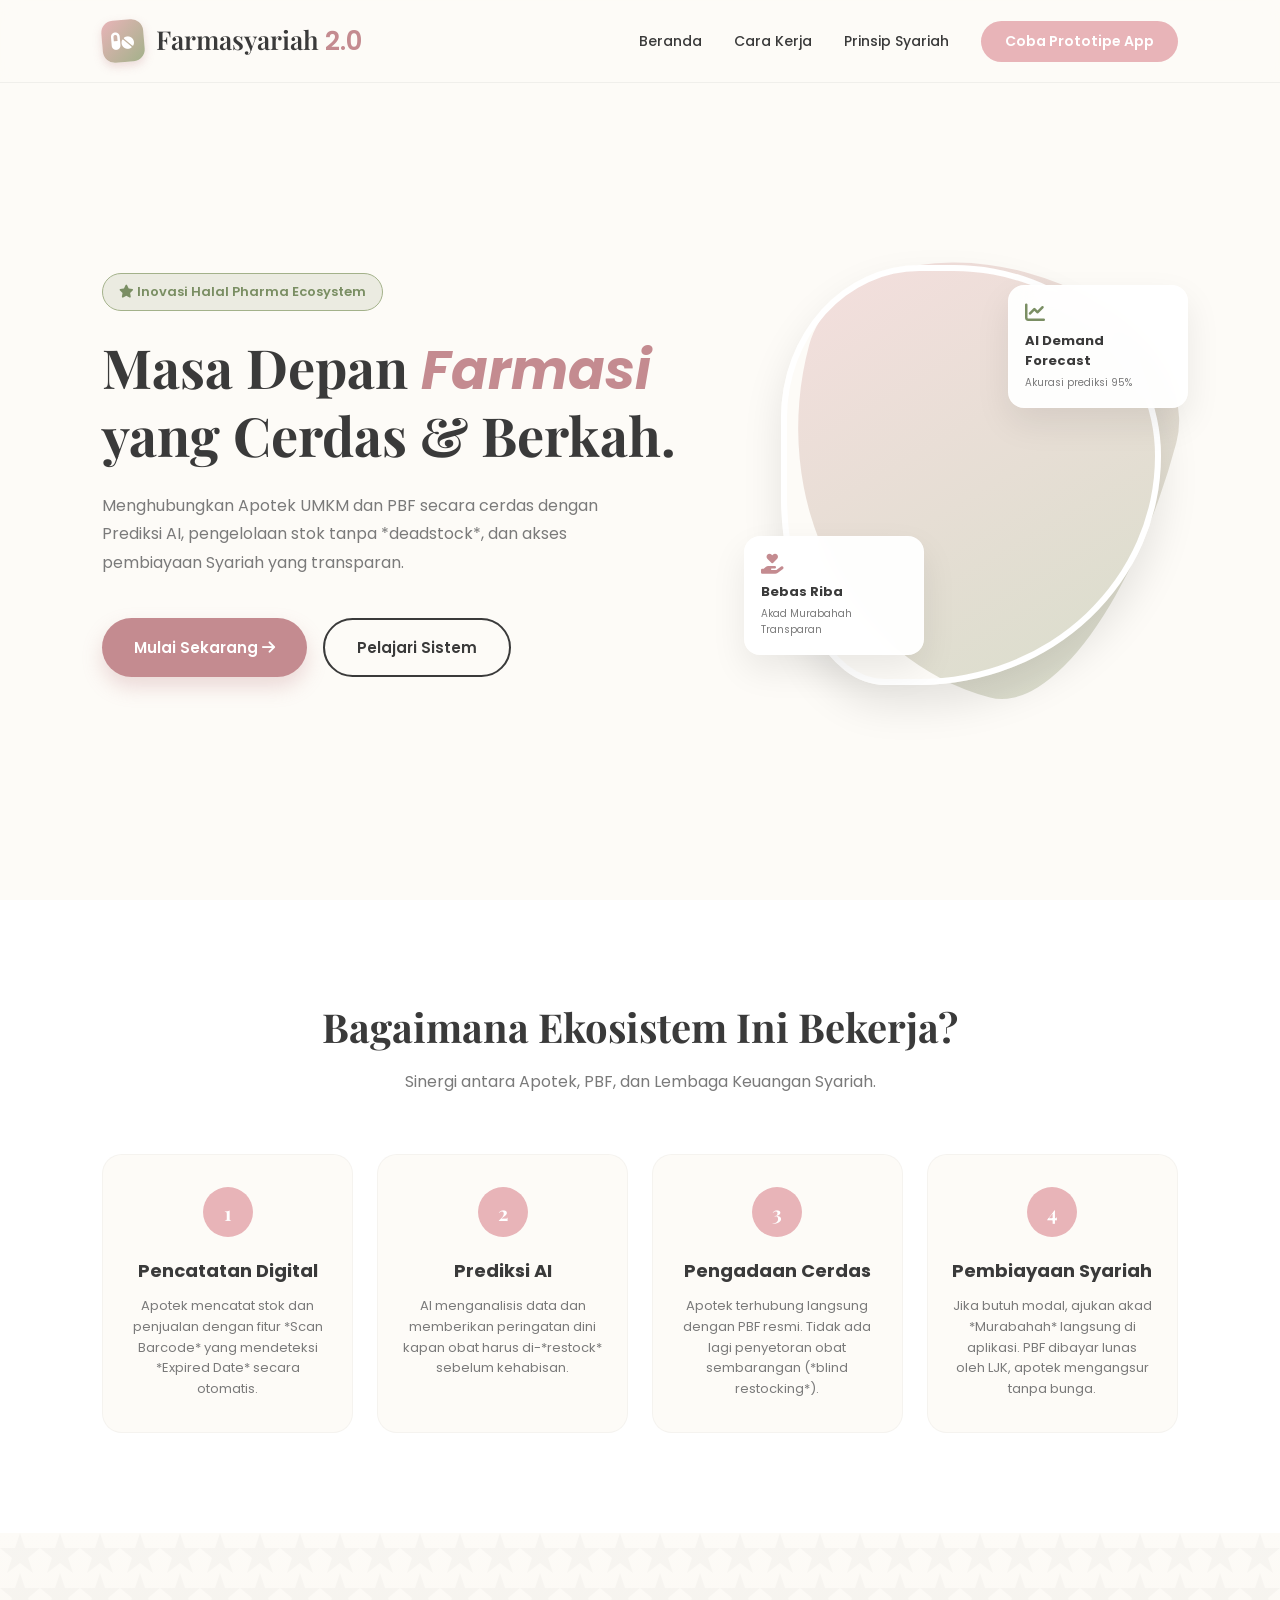
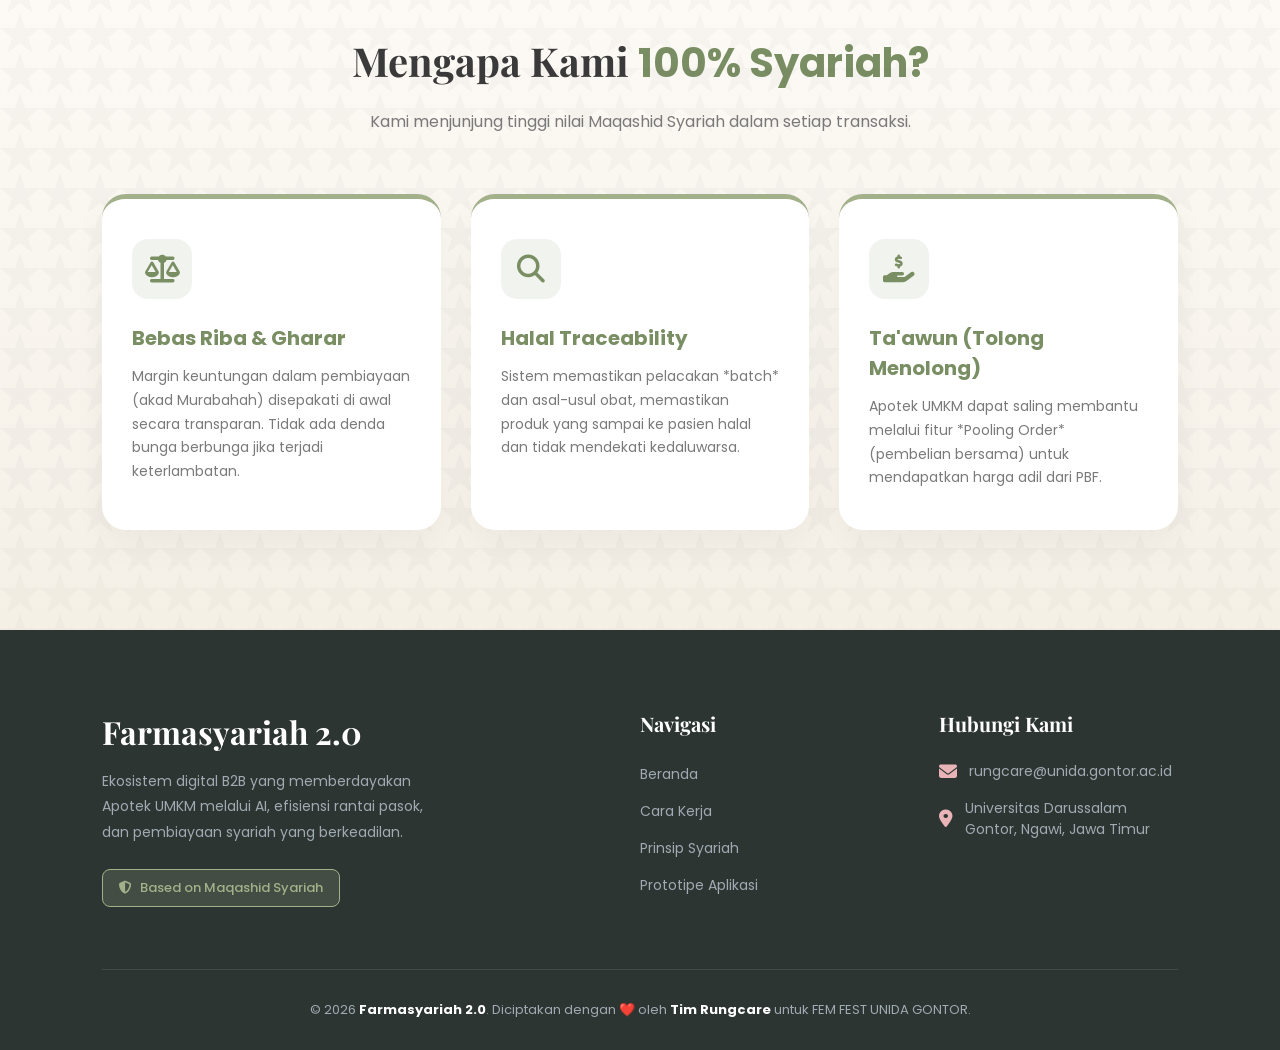
==== index.html @ b005a38e "Rename farmasyariah.html to index.html" ====
<!DOCTYPE html>
<html lang="id">
<head>
    <meta charset="UTF-8">
    <meta name="viewport" content="width=device-width, initial-scale=1.0">
    <title>Farmasyariah 2.0 - End-to-End System</title>
    <!-- Fonts & Icons -->
    <link href="https://fonts.googleapis.com/css2?family=Playfair+Display:ital,wght@0,600;1,600&family=Poppins:wght@300;400;500;600&display=swap" rel="stylesheet">
    <link rel="stylesheet" href="https://cdnjs.cloudflare.com/ajax/libs/font-awesome/6.4.0/css/all.min.css">
    <style>
        :root {
            --bg-cream: #FDFBF7;
            --rose: #E8B4B8;
            --rose-dark: #C48B90;
            --sage: #A3B18A;
            --sage-dark: #7A8E63;
            --dark-footer: #2C3531;
            --text-dark: #3A3A3A;
            --text-muted: #7A7A7A;
            --white: #FFFFFF;
        }

        * { margin: 0; padding: 0; box-sizing: border-box; font-family: 'Poppins', sans-serif; scroll-behavior: smooth; }
        body { background-color: var(--bg-cream); color: var(--text-dark); overflow-x: hidden; }

        /* --- ANIMATIONS --- */
        @keyframes float { 0% { transform: translateY(0px); } 50% { transform: translateY(-10px); } 100% { transform: translateY(0px); } }
        @keyframes floatSlow { 0% { transform: translateY(0px) rotate(0deg); } 50% { transform: translateY(-15px) rotate(3deg); } 100% { transform: translateY(0px) rotate(0deg); } }
        @keyframes fadeIn { from { opacity: 0; transform: translateY(20px); } to { opacity: 1; transform: translateY(0); } }
        @keyframes pulse { 0% { box-shadow: 0 0 0 0 rgba(232, 180, 184, 0.7); } 70% { box-shadow: 0 0 0 10px rgba(232, 180, 184, 0); } 100% { box-shadow: 0 0 0 0 rgba(232, 180, 184, 0); } }
        
        .animate-fade { animation: fadeIn 1s ease forwards; opacity: 0; }
        .delay-1 { animation-delay: 0.3s; }
        .delay-2 { animation-delay: 0.6s; }

        /* --- NAVBAR & LOGO --- */
        nav { display: flex; justify-content: space-between; align-items: center; padding: 20px 8%; background: rgba(253, 251, 247, 0.9); backdrop-filter: blur(10px); position: fixed; width: 100%; top: 0; z-index: 100; border-bottom: 1px solid rgba(0,0,0,0.05); }
        
        .logo { display: flex; align-items: center; gap: 12px; text-decoration: none; }
        .logo-icon-box { background: linear-gradient(135deg, var(--rose) 0%, var(--sage) 100%); width: 42px; height: 42px; border-radius: 12px; display: flex; justify-content: center; align-items: center; color: white; font-size: 20px; box-shadow: 0 4px 10px rgba(196, 139, 144, 0.3); transform: rotate(-5deg); transition: 0.3s; }
        .logo:hover .logo-icon-box { transform: rotate(0deg) scale(1.05); }
        .logo-text { font-family: 'Playfair Display', serif; font-size: 26px; font-weight: 600; color: var(--text-dark); }
        
        .nav-links { display: flex; gap: 32px; align-items: center; }
        .nav-links a { text-decoration: none; color: var(--text-dark); font-weight: 500; font-size: 14px; transition: 0.3s; }
        .nav-links a:hover { color: var(--rose-dark); }
        .btn-nav { background: var(--rose); color: white; padding: 10px 24px; border-radius: 30px; text-decoration: none; font-weight: 600; transition: 0.3s; border: none; cursor: pointer; font-size: 14px; }
        .btn-nav:hover { background: var(--rose-dark); transform: translateY(-2px); box-shadow: 0 5px 15px rgba(232,180,184,0.4); }

        /* --- HERO SECTION --- */
        #beranda { min-height: 100vh; display: flex; align-items: center; padding: 100px 8% 50px; position: relative; }
        .hero-content { flex: 1.2; padding-right: 40px; z-index: 2; }
        .hero-badge { display: inline-block; background: rgba(163, 177, 138, 0.2); color: var(--sage-dark); padding: 8px 16px; border-radius: 20px; font-size: 13px; font-weight: 600; margin-bottom: 24px; border: 1px solid var(--sage); }
        .hero-title { font-family: 'Playfair Display', serif; font-size: 54px; line-height: 1.2; margin-bottom: 24px; }
        .hero-title span { color: var(--rose-dark); font-style: italic; }
        .hero-desc { font-size: 16px; color: var(--text-muted); line-height: 1.8; margin-bottom: 40px; max-width: 500px; }
        .hero-btns { display: flex; gap: 16px; }
        .btn-primary { background: var(--rose-dark); color: white; padding: 16px 32px; border-radius: 30px; border: none; font-weight: 600; cursor: pointer; transition: 0.3s; font-size: 15px; box-shadow: 0 10px 20px rgba(196, 139, 144, 0.3); }
        .btn-primary:hover { transform: translateY(-3px); box-shadow: 0 15px 25px rgba(196, 139, 144, 0.4); }
        .btn-outline { background: transparent; color: var(--text-dark); padding: 16px 32px; border-radius: 30px; border: 2px solid var(--text-dark); font-weight: 600; cursor: pointer; transition: 0.3s; font-size: 15px; }
        .btn-outline:hover { background: var(--text-dark); color: white; }

        /* --- HERO IMAGE --- */
        .hero-image { flex: 0.8; position: relative; display: flex; justify-content: center; align-items: center; }
        .blob-image { width: 380px; height: 420px; border-radius: 40% 60% 70% 30% / 40% 50% 60% 50%; background-image: url('https://images.unsplash.com/photo-1576602976047-174e57a47881?ixlib=rb-4.0.3&auto=format&fit=crop&w=800&q=80'); background-size: cover; background-position: center; box-shadow: 0 20px 40px rgba(0,0,0,0.1); border: 6px solid var(--white); animation: float 6s ease-in-out infinite; position: relative; z-index: 2; }
        .blob-bg { width: 380px; height: 420px; background: linear-gradient(135deg, rgba(232,180,184,0.4) 0%, rgba(163,177,138,0.4) 100%); border-radius: 50% 50% 30% 70% / 30% 30% 70% 70%; position: absolute; z-index: 1; transform: rotate(15deg); }
        .floating-card { background: rgba(255,255,255,0.95); backdrop-filter: blur(10px); padding: 16px; border-radius: 16px; box-shadow: 0 15px 35px rgba(0,0,0,0.08); position: absolute; border: 1px solid rgba(255,255,255,0.5); z-index: 10; width: 180px;}
        .fc-1 { top: 20px; right: -10px; animation: floatSlow 5s ease-in-out infinite; }
        .fc-2 { bottom: 30px; left: -20px; animation: floatSlow 7s ease-in-out infinite reverse; }
        
        /* --- CARA KERJA --- */
        #cara-kerja { padding: 100px 8%; background: var(--white); text-align: center; }
        .section-title { font-family: 'Playfair Display', serif; font-size: 40px; margin-bottom: 16px; color: var(--text-dark); }
        .section-subtitle { color: var(--text-muted); margin-bottom: 60px; font-size: 16px; }
        .steps-container { display: grid; grid-template-columns: repeat(4, 1fr); gap: 24px; }
        .step-card { padding: 32px 24px; background: var(--bg-cream); border-radius: 20px; border: 1px solid rgba(0,0,0,0.03); transition: 0.3s; position: relative; }
        .step-card:hover { transform: translateY(-10px); box-shadow: 0 20px 40px rgba(0,0,0,0.05); border-color: var(--rose); }
        .step-num { width: 50px; height: 50px; background: var(--rose); color: white; border-radius: 50%; display: flex; justify-content: center; align-items: center; font-size: 20px; font-weight: bold; margin: 0 auto 20px; font-family: 'Playfair Display', serif; }
        .step-card h3 { font-size: 18px; margin-bottom: 12px; }
        .step-card p { font-size: 13px; color: var(--text-muted); line-height: 1.6; }

        /* --- SYARIAH SECTION --- */
        #syariah { padding: 100px 8%; background: linear-gradient(180deg, var(--bg-cream) 0%, #F5F0E6 100%); text-align: center; position: relative; }
        .islamic-pattern { position: absolute; top: 0; left: 0; width: 100%; height: 100%; opacity: 0.03; background-image: url('data:image/svg+xml;utf8,<svg width="40" height="40" viewBox="0 0 40 40" xmlns="http://www.w3.org/2000/svg"><path d="M20 0l5 15h15L28 25l5 15-13-10-13 10 5-15L0 15h15z" fill="%233A3A3A"/></svg>'); pointer-events: none; }
        .syariah-grid { display: grid; grid-template-columns: repeat(3, 1fr); gap: 30px; margin-top: 50px; position: relative; z-index: 2; }
        .syariah-card { background: var(--white); padding: 40px 30px; border-radius: 24px; border-top: 5px solid var(--sage); box-shadow: 0 15px 35px rgba(0,0,0,0.04); text-align: left; transition: 0.3s; }
        .syariah-card:hover { transform: scale(1.03); }
        .syariah-icon { width: 60px; height: 60px; background: rgba(163, 177, 138, 0.15); color: var(--sage-dark); border-radius: 16px; display: flex; justify-content: center; align-items: center; font-size: 28px; margin-bottom: 24px; }
        .syariah-card h3 { font-size: 20px; margin-bottom: 12px; color: var(--sage-dark); }
        .syariah-card p { font-size: 14px; color: var(--text-muted); line-height: 1.7; }

        /* --- FOOTER --- */
        footer { background: var(--dark-footer); color: var(--bg-cream); padding: 80px 8% 30px; position: relative; }
        .footer-grid { display: grid; grid-template-columns: 2fr 1fr 1fr; gap: 60px; margin-bottom: 60px; }
        .footer-brand h2 { font-family: 'Playfair Display', serif; font-size: 32px; margin-bottom: 16px; color: var(--white); }
        .footer-brand p { font-size: 14px; color: #A0AAB2; line-height: 1.8; max-width: 350px; margin-bottom: 24px; }
        .sharia-badge { display: inline-flex; align-items: center; gap: 8px; background: rgba(163, 177, 138, 0.2); padding: 8px 16px; border-radius: 8px; font-size: 13px; font-weight: 500; color: var(--sage); border: 1px solid var(--sage); }
        .footer-links h4, .footer-contact h4 { font-family: 'Playfair Display', serif; font-size: 20px; margin-bottom: 24px; color: var(--white); }
        .footer-links ul { list-style: none; }
        .footer-links li { margin-bottom: 12px; }
        .footer-links a { color: #A0AAB2; text-decoration: none; font-size: 14px; transition: 0.3s; }
        .footer-links a:hover { color: var(--rose); padding-left: 5px; }
        .footer-contact p { font-size: 14px; color: #A0AAB2; margin-bottom: 16px; display: flex; align-items: center; gap: 12px; }
        .footer-contact i { color: var(--rose); font-size: 18px; }
        .footer-bottom { border-top: 1px solid rgba(255,255,255,0.1); padding-top: 30px; text-align: center; font-size: 13px; color: #A0AAB2; }
        .footer-bottom b { color: var(--white); }

        /* --- APP SECTION --- */
        #app-section { display: none; padding: 100px 8%; background: var(--bg-cream); min-height: 100vh; }
        
        .dash-container { background: var(--white); border-radius: 24px; box-shadow: 0 20px 50px rgba(0,0,0,0.08); overflow: hidden; display: flex; height: 80vh; }
        .dash-sidebar { width: 250px; background: #F9F9F9; border-right: 1px solid #EEE; padding: 24px 16px; display: flex; flex-direction: column; }
        .dash-nav-item { display: flex; align-items: center; gap: 12px; padding: 14px; border-radius: 12px; color: var(--text-muted); cursor: pointer; font-size: 14px; font-weight: 500; margin-bottom: 8px; transition: 0.2s; position: relative; }
        .dash-nav-item:hover { background: rgba(232, 180, 184, 0.1); color: var(--rose-dark); }
        .dash-nav-item.active { background: var(--rose); color: white; }
        .notif-dot { width: 8px; height: 8px; background: red; border-radius: 50%; position: absolute; right: 14px; top: 16px; display: none; animation: pulse 2s infinite; }
        
        .dash-main { flex: 1; padding: 32px; overflow-y: auto; background: #FDFDFD; }
        
        .dash-header { display: flex; justify-content: space-between; align-items: center; margin-bottom: 32px; }
        .dash-header h2 { font-family: 'Playfair Display', serif; font-size: 28px; }
        .card { background: var(--white); border: 1px solid #EEE; border-radius: 16px; padding: 24px; box-shadow: 0 4px 15px rgba(0,0,0,0.02); margin-bottom: 24px; }
        .btn-aesthetic { background: var(--sage); color: white; padding: 10px 20px; border-radius: 10px; border: none; font-weight: 600; cursor: pointer; transition: 0.2s; font-size: 13px; }
        .btn-aesthetic:hover { background: var(--sage-dark); }
        .btn-rose { background: var(--rose); color: white; padding: 10px 20px; border-radius: 10px; border: none; font-weight: 600; cursor: pointer; transition: 0.2s; font-size: 13px; }
        .btn-rose:hover { background: var(--rose-dark); }
        
        table { width: 100%; border-collapse: collapse; text-align: left; }
        th { padding: 12px; font-size: 12px; color: var(--text-muted); border-bottom: 2px solid #EEE; text-transform: uppercase; }
        td { padding: 16px 12px; font-size: 14px; border-bottom: 1px solid #F5F5F5; }
        
        .badge { padding: 6px 12px; border-radius: 20px; font-size: 11px; font-weight: 600; }
        .badge-red { background: rgba(239, 68, 68, 0.1); color: #DC2626; }
        .badge-yellow { background: rgba(245, 158, 11, 0.1); color: #D97706; }
        .badge-green { background: rgba(16, 185, 129, 0.1); color: #059669; }
        .badge-blue { background: rgba(59, 130, 246, 0.1); color: #2563EB; }

        .app-view { display: none; animation: fadeIn 0.4s ease; }
        .app-view.active { display: block; }
        
        .scan-box { text-align: center; padding: 40px; border: 2px dashed var(--rose); border-radius: 16px; background: rgba(232, 180, 184, 0.05); position: relative; }
        .scan-line { position: absolute; top: 0; left: 0; width: 100%; height: 2px; background: var(--rose-dark); animation: scanAnim 2s infinite linear; display: none; }
        @keyframes scanAnim { 0% { top: 0; } 50% { top: 100%; } 100% { top: 0; } }

        .modal-overlay { position: fixed; top: 0; left: 0; right: 0; bottom: 0; background: rgba(0,0,0,0.4); backdrop-filter: blur(5px); display: flex; justify-content: center; align-items: center; z-index: 1000; opacity: 0; pointer-events: none; transition: 0.3s; }
        .modal-overlay.active { opacity: 1; pointer-events: all; }
        .modal { background: var(--white); border-radius: 24px; padding: 40px; width: 450px; text-align: center; transform: translateY(20px); transition: 0.3s; }
        .modal-overlay.active .modal { transform: translateY(0); }
        
        #toast { position: fixed; bottom: 30px; right: 30px; background: var(--sage-dark); color: white; padding: 16px 24px; border-radius: 12px; font-weight: 500; display: flex; align-items: center; gap: 12px; transform: translateY(100px); opacity: 0; transition: all 0.4s; z-index: 999; }
        #toast.show { transform: translateY(0); opacity: 1; }
    </style>
</head>
<body>

    <!-- NAVBAR -->
    <nav>
        <a href="#" class="logo">
            <div class="logo-icon-box"><i class="fa-solid fa-pills"></i></div>
            <div class="logo-text">Farmasyariah <span style="color:var(--rose-dark);">2.0</span></div>
        </a>
        <div class="nav-links">
            <a href="#beranda">Beranda</a>
            <a href="#cara-kerja">Cara Kerja</a>
            <a href="#syariah">Prinsip Syariah</a>
            <button class="btn-nav" onclick="openApp()">Coba Prototipe App</button>
        </div>
    </nav>

    <!-- LANDING PAGE (Sama seperti sebelumnya) -->
    <div id="landing-page">
        <section id="beranda">
            <div class="hero-content animate-fade">
                <div class="hero-badge"><i class="fa-solid fa-star"></i> Inovasi Halal Pharma Ecosystem</div>
                <h1 class="hero-title">Masa Depan <span>Farmasi</span> yang Cerdas & Berkah.</h1>
                <p class="hero-desc">Menghubungkan Apotek UMKM dan PBF secara cerdas dengan Prediksi AI, pengelolaan stok tanpa *deadstock*, dan akses pembiayaan Syariah yang transparan.</p>
                <div class="hero-btns">
                    <button class="btn-primary" onclick="openApp()">Mulai Sekarang <i class="fa-solid fa-arrow-right"></i></button>
                    <button class="btn-outline" onclick="document.getElementById('cara-kerja').scrollIntoView()">Pelajari Sistem</button>
                </div>
            </div>
            <div class="hero-image animate-fade delay-1">
                <div class="blob-bg"></div>
                <div class="blob-image"></div>
                <div class="floating-card fc-1">
                    <i class="fa-solid fa-chart-line" style="color: var(--sage-dark); font-size: 20px; margin-bottom: 8px;"></i>
                    <h4 style="font-size: 13px; margin-bottom: 4px;">AI Demand Forecast</h4>
                    <p style="font-size: 10px; color: var(--text-muted);">Akurasi prediksi 95%</p>
                </div>
                <div class="floating-card fc-2">
                    <i class="fa-solid fa-hand-holding-heart" style="color: var(--rose-dark); font-size: 20px; margin-bottom: 8px;"></i>
                    <h4 style="font-size: 13px; margin-bottom: 4px;">Bebas Riba</h4>
                    <p style="font-size: 10px; color: var(--text-muted);">Akad Murabahah Transparan</p>
                </div>
            </div>
        </section>

        <section id="cara-kerja">
            <h2 class="section-title">Bagaimana Ekosistem Ini Bekerja?</h2>
            <p class="section-subtitle">Sinergi antara Apotek, PBF, dan Lembaga Keuangan Syariah.</p>
            <div class="steps-container animate-fade delay-2">
                <div class="step-card">
                    <div class="step-num">1</div>
                    <h3>Pencatatan Digital</h3>
                    <p>Apotek mencatat stok dan penjualan dengan fitur *Scan Barcode* yang mendeteksi *Expired Date* secara otomatis.</p>
                </div>
                <div class="step-card">
                    <div class="step-num">2</div>
                    <h3>Prediksi AI</h3>
                    <p>AI menganalisis data dan memberikan peringatan dini kapan obat harus di-*restock* sebelum kehabisan.</p>
                </div>
                <div class="step-card">
                    <div class="step-num">3</div>
                    <h3>Pengadaan Cerdas</h3>
                    <p>Apotek terhubung langsung dengan PBF resmi. Tidak ada lagi penyetoran obat sembarangan (*blind restocking*).</p>
                </div>
                <div class="step-card">
                    <div class="step-num">4</div>
                    <h3>Pembiayaan Syariah</h3>
                    <p>Jika butuh modal, ajukan akad *Murabahah* langsung di aplikasi. PBF dibayar lunas oleh LJK, apotek mengangsur tanpa bunga.</p>
                </div>
            </div>
        </section>

        <section id="syariah">
            <div class="islamic-pattern"></div>
            <h2 class="section-title">Mengapa Kami <span style="color: var(--sage-dark);">100% Syariah?</span></h2>
            <p class="section-subtitle">Kami menjunjung tinggi nilai Maqashid Syariah dalam setiap transaksi.</p>
            <div class="syariah-grid">
                <div class="syariah-card">
                    <div class="syariah-icon"><i class="fa-solid fa-scale-balanced"></i></div>
                    <h3>Bebas Riba & Gharar</h3>
                    <p>Margin keuntungan dalam pembiayaan (akad Murabahah) disepakati di awal secara transparan. Tidak ada denda bunga berbunga jika terjadi keterlambatan.</p>
                </div>
                <div class="syariah-card">
                    <div class="syariah-icon"><i class="fa-solid fa-magnifying-glass"></i></div>
                    <h3>Halal Traceability</h3>
                    <p>Sistem memastikan pelacakan *batch* dan asal-usul obat, memastikan produk yang sampai ke pasien halal dan tidak mendekati kedaluwarsa.</p>
                </div>
                <div class="syariah-card">
                    <div class="syariah-icon"><i class="fa-solid fa-hand-holding-dollar"></i></div>
                    <h3>Ta'awun (Tolong Menolong)</h3>
                    <p>Apotek UMKM dapat saling membantu melalui fitur *Pooling Order* (pembelian bersama) untuk mendapatkan harga adil dari PBF.</p>
                </div>
            </div>
        </section>

        <footer>
            <div class="footer-grid">
                <div class="footer-brand">
                    <h2>Farmasyariah 2.0</h2>
                    <p>Ekosistem digital B2B yang memberdayakan Apotek UMKM melalui AI, efisiensi rantai pasok, dan pembiayaan syariah yang berkeadilan.</p>
                    <div class="sharia-badge">
                        <i class="fa-solid fa-shield-halved"></i> Based on Maqashid Syariah
                    </div>
                </div>
                <div class="footer-links">
                    <h4>Navigasi</h4>
                    <ul>
                        <li><a href="#beranda">Beranda</a></li>
                        <li><a href="#cara-kerja">Cara Kerja</a></li>
                        <li><a href="#syariah">Prinsip Syariah</a></li>
                        <li><a href="#" onclick="openApp()">Prototipe Aplikasi</a></li>
                    </ul>
                </div>
                <div class="footer-contact">
                    <h4>Hubungi Kami</h4>
                    <p><i class="fa-solid fa-envelope"></i> rungcare@unida.gontor.ac.id</p>
                    <p><i class="fa-solid fa-location-dot"></i> Universitas Darussalam Gontor, Ngawi, Jawa Timur</p>
                </div>
            </div>
            <div class="footer-bottom">
                <p>&copy; 2026 <b>Farmasyariah 2.0</b>. Diciptakan dengan ❤️ oleh <b>Tim Rungcare</b> untuk FEM FEST UNIDA GONTOR.</p>
            </div>
        </footer>
    </div>

    <!-- ============================================== -->
    <!-- INTERACTIVE APP SECTION (END-TO-END FLOW)      -->
    <!-- ============================================== -->
    <div id="app-section">
        <div style="display: flex; justify-content: space-between; align-items: center; margin-bottom: 24px;">
            <h2 style="font-family: 'Playfair Display', serif; font-size: 32px;">Prototipe Aplikasi</h2>
            <button class="btn-outline" style="padding: 10px 20px;" onclick="closeApp()"><i class="fa-solid fa-arrow-left"></i> Kembali ke Beranda</button>
        </div>

        <div class="dash-container">
            <!-- Sidebar -->
            <div class="dash-sidebar">
                <div class="logo" style="margin-bottom: 32px;">
                    <div class="logo-icon-box" style="width: 30px; height: 30px; font-size: 14px; border-radius: 8px;"><i class="fa-solid fa-pills"></i></div>
                    <div class="logo-text" style="font-size: 18px;">Farmasyariah</div>
                </div>
                
                <div class="dash-nav-item active" onclick="switchAppView('scan', this)">
                    <i class="fa-solid fa-barcode"></i> 1. Scan & Expired
                </div>
                <div class="dash-nav-item" onclick="switchAppView('restock', this)">
                    <i class="fa-solid fa-robot"></i> 2. Smart Restock (AI)
                </div>
                <div class="dash-nav-item" onclick="switchAppView('financing', this)">
                    <i class="fa-solid fa-file-signature"></i> 3. Akad Murabahah
                </div>
                <div class="dash-nav-item" onclick="switchAppView('pbf', this)">
                    <i class="fa-solid fa-building"></i> 4. Dashboard PBF
                    <div class="notif-dot" id="pbf-notif"></div>
                </div>
            </div>

            <!-- Main Content -->
            <div class="dash-main">
                
                <!-- VIEW: SCAN & EXPIRED -->
                <div id="app-view-scan" class="app-view active">
                    <div class="dash-header">
                        <h2>Scan Barcode & Deteksi Expired</h2>
                        <span class="badge badge-green">Kamera Aktif</span>
                    </div>
                    <div class="card">
                        <div class="scan-box">
                            <div class="scan-line" id="scan-line"></div>
                            <i class="fa-solid fa-barcode" id="scan-icon" style="font-size: 64px; color:var(--text-muted); margin-bottom: 16px;"></i>
                            <h3 id="scan-text" style="margin-bottom: 16px;">Arahkan kamera ke barcode obat</h3>
                            <button class="btn-aesthetic" onclick="startScan()" id="btn-scan"><i class="fa-solid fa-camera"></i> Mulai Scan</button>
                        </div>

                        <div id="scan-result" style="display: none; margin-top: 24px; padding: 24px; border: 1px solid var(--sage); border-radius: 16px; background: rgba(163,177,138,0.05);">
                            <h3 style="color: var(--sage-dark); margin-bottom: 16px;"><i class="fa-solid fa-check-circle"></i> Obat Terdeteksi</h3>
                            <table>
                                <tr><td style="color:var(--text-muted);">Nama Obat</td><td><b>Paracetamol 500mg</b></td></tr>
                                <tr><td style="color:var(--text-muted);">Nomor Batch</td><td>B-2024-X1</td></tr>
                                <tr><td style="color:var(--text-muted);">Sisa Stok</td><td>5 Box</td></tr>
                                <tr><td style="color:var(--text-muted);">Kedaluwarsa</td><td><b style="color: #DC2626;">Desember 2026 (4 Bulan Lagi)</b></td></tr>
                            </table>
                            <button class="btn-rose" style="margin-top: 16px;" onclick="requestRetur()"><i class="fa-solid fa-rotate-left"></i> Ajukan Retur ke PBF</button>
                        </div>
                    </div>
                </div>

                <!-- VIEW: RESTOCK (AI) -->
                <div id="app-view-restock" class="app-view">
                    <div class="dash-header">
                        <h2>Smart Restock (AI)</h2>
                        <span class="badge badge-yellow">AI Aktif</span>
                    </div>
                    <div class="card">
                        <table>
                            <thead>
                                <tr><th>Obat</th><th>Sisa</th><th>Prediksi Habis</th><th>Aksi</th></tr>
                            </thead>
                            <tbody>
                                <tr>
                                    <td>Paracetamol 500mg</td>
                                    <td><span class="badge badge-red">5 Box</span></td>
                                    <td>3 Hari Lagi</td>
                                    <td><button class="btn-rose" onclick="openRestockModal('Paracetamol 500mg')">Buat Pesanan</button></td>
                                </tr>
                                <tr>
                                    <td>OBH Combi Batuk</td>
                                    <td><span class="badge badge-red">2 Box</span></td>
                                    <td>Besok</td>
                                    <td><button class="btn-rose" onclick="openRestockModal('OBH Combi Batuk')">Buat Pesanan</button></td>
                                </tr>
                            </tbody>
                        </table>
                    </div>
                </div>

                <!-- VIEW: FINANCING (AKAD & JADWAL BAYAR) -->
                <div id="app-view-financing" class="app-view">
                    <div class="dash-header">
                        <h2>Akad Murabahah (Pembiayaan Syariah)</h2>
                    </div>
                    
                    <div class="card" id="financing-form">
                        <p style="font-size: 13px; color: var(--text-muted); margin-bottom: 24px;">Pembiayaan disetujui. Silakan cek jadwal pengiriman dan jatuh tempo pembayaran di bawah.</p>
                        
                        <div style="background: rgba(163, 177, 138, 0.1); padding: 20px; border-radius: 12px; margin-bottom: 24px; border: 1px solid var(--sage);">
                            <h3 style="color: var(--sage-dark); margin-bottom: 12px;"><i class="fa-solid fa-truck-fast"></i> Info Pengiriman & Pembayaran</h3>
                            <table>
                                <tr><td style="color:var(--text-muted);">Status Pesanan</td><td><b style="color: #2563EB;">Sedang Dikemas PBF</b></td></tr>
                                <tr><td style="color:var(--text-muted);">Estimasi Tiba</td><td><b>Besok, 10:00 WIB</b></td></tr>
                                <tr><td style="color:var(--text-muted);">Total Akad</td><td><b>Rp 165.000</b></td></tr>
                                <tr><td style="color:var(--text-muted);">Jatuh Tempo Ke-1</td><td><b style="color: #DC2626;">Tanggal 1 Desember 2026</b></td></tr>
                                <tr><td style="color:var(--text-muted);">Metode Bayar</td><td><b>Virtual Account (BSI Syariah)</b></td></tr>
                            </table>
                        </div>

                        <button class="btn-aesthetic" style="width: 100%; border-radius: 8px;" onclick="showToast('Pesanan diproses & dijadwalkan oleh PBF!'); switchAppView('pbf', document.querySelectorAll('.dash-nav-item')[3])">Simulasi: Lihat dari Sisi PBF <i class="fa-solid fa-arrow-right"></i></button>
                    </div>
                </div>

                <!-- VIEW: PBF DASHBOARD -->
                <div id="app-view-pbf" class="app-view">
                    <div class="dash-header">
                        <h2>Dashboard PBF (Pemasok)</h2>
                        <span class="badge badge-green">Sistem Terhubung</span>
                    </div>
                    <div class="card">
                        <h3 style="margin-bottom: 16px;"><i class="fa-solid fa-bell"></i> Notifikasi Pesanan & Retur Masuk</h3>
                        <table>
                            <thead>
                                <tr><th>Dari Apotek</th><th>Jenis</th><th>Detail Obat</th><th>Status</th><th>Aksi PBF</th></tr>
                            </thead>
                            <tbody id="pbf-table-body">
                                <!-- Data akan masuk lewat JS -->
                            </tbody>
                        </table>
                        <p id="pbf-empty" style="text-align: center; color: var(--text-muted); font-size: 13px; margin-top: 16px;">Belum ada pesanan masuk. Coba buat pesanan dari sisi Apotek.</p>
                    </div>
                </div>

            </div>
        </div>
    </div>

    <!-- MODAL BUAT PESANAN -->
    <div class="modal-overlay" id="modal-restock">
        <div class="modal">
            <i class="fa-solid fa-file-invoice" style="font-size: 48px; color: var(--rose-dark); margin-bottom: 16px;"></i>
            <h2 style="font-family:'Playfair Display'; margin-bottom: 16px;">Buat Pesanan Restock</h2>
            
            <div style="text-align: left; margin-bottom: 16px;">
                <label style="font-size: 12px; color: var(--text-muted);">Nama Obat</label>
                <input type="text" id="modal-obat" value="Paracetamol" readonly style="width: 100%; padding: 12px; border: 1px solid #DDD; border-radius: 8px; background: #F9F9F9; margin-top: 8px; font-weight: 600;">
            </div>
            <div style="text-align: left; margin-bottom: 16px;">
                <label style="font-size: 12px; color: var(--text-muted);">Jumlah (Box)</label>
                <input type="number" id="modal-jumlah" value="10" min="1" style="width: 100%; padding: 12px; border: 1px solid #DDD; border-radius: 8px; margin-top: 8px;">
            </div>
            <div style="text-align: left; margin-bottom: 24px;">
                <label style="font-size: 12px; color: var(--text-muted);">Metode Pembayaran</label>
                <select style="width: 100%; padding: 12px; border: 1px solid #DDD; border-radius: 8px; margin-top: 8px;">
                    <option>Akad Murabahah (Syariah)</option>
                    <option>Cash / Transfer</option>
                </select>
            </div>

            <div style="display:flex; gap:12px; justify-content:center;">
                <button class="btn-outline" style="padding: 10px 20px;" onclick="closeModal('modal-restock')">Batal</button>
                <button class="btn-primary" onclick="submitRestock()">Kirim ke PBF</button>
            </div>
        </div>
    </div>

    <!-- TOAST -->
    <div id="toast">
        <i class="fa-solid fa-circle-check"></i>
        <span id="toast-msg">Berhasil!</span>
    </div>

    <script>
        // --- NAVIGASI ---
        function openApp() {
            document.getElementById('landing-page').style.display = 'none';
            document.getElementById('app-section').style.display = 'block';
            window.scrollTo(0,0);
        }

        function closeApp() {
            document.getElementById('app-section').style.display = 'none';
            document.getElementById('landing-page').style.display = 'block';
            window.scrollTo(0,0);
        }

        function switchAppView(viewId, element) {
            document.querySelectorAll('.app-view').forEach(v => v.classList.remove('active'));
            document.getElementById('app-view-' + viewId).classList.add('active');
            document.querySelectorAll('.dash-nav-item').forEach(n => n.classList.remove('active'));
            if(element) element.classList.add('active');
        }

        // --- FITUR SCAN ---
        function startScan() {
            document.getElementById('scan-line').style.display = 'block';
            document.getElementById('scan-icon').className = 'fa-solid fa-spinner fa-spin';
            document.getElementById('scan-text').innerText = "Memproses barcode...";
            document.getElementById('btn-scan').style.display = 'none';

            setTimeout(() => {
                document.getElementById('scan-line').style.display = 'none';
                document.getElementById('scan-icon').className = 'fa-solid fa-barcode';
                document.getElementById('scan-icon').style.color = 'var(--sage-dark)';
                document.getElementById('scan-text').innerText = "Scan Berhasil!";
                document.getElementById('scan-result').style.display = 'block';
            }, 1500);
        }

        // --- FITUR RETUR ---
        function requestRetur() {
            showToast('Pengajuan retur dikirim ke PBF!');
            
            // Tambah notif ke PBF
            document.getElementById('pbf-notif').style.display = 'block';
            
            const tbody = document.getElementById('pbf-table-body');
            document.getElementById('pbf-empty').style.display = 'none';
            
            const newRow = document.createElement('tr');
            newRow.innerHTML = `
                <td>Apotek Sehat</td>
                <td><span class="badge badge-red">Retur Expired</span></td>
                <td>Paracetamol (5 Box) <br><span style="font-size:10px; color:var(--danger);">Exp: Des 2026</span></td>
                <td><span class="badge badge-yellow">Menunggu Review</span></td>
                <td><button class="btn-outline" onclick="alert('Retur disetujui! Barang akan dijemput.')">Setujui Retur</button></td>
            `;
            tbody.prepend(newRow);
        }

        // --- FITUR RESTOCK KE PBF ---
        function openRestockModal(obat) {
            document.getElementById('modal-obat').value = obat;
            openModal('modal-restock');
        }

        function submitRestock() {
            const obat = document.getElementById('modal-obat').value;
            const jumlah = document.getElementById('modal-jumlah').value;
            
            closeModal('modal-restock');
            showToast('Pesanan terkirim ke PBF!');

            // 1. Tandai notif merah di menu PBF
            document.getElementById('pbf-notif').style.display = 'block';
            
            // 2. Tambah baris ke tabel PBF
            const tbody = document.getElementById('pbf-table-body');
            document.getElementById('pbf-empty').style.display = 'none';
            
            const newRow = document.createElement('tr');
            newRow.innerHTML = `
                <td>Apotek Sehat</td>
                <td><span class="badge badge-blue">Restock Syariah</span></td>
                <td>${obat} (${jumlah} Box)</td>
                <td><span class="badge badge-yellow">Perlu Dikirim</span></td>
                <td><button class="btn-aesthetic" onclick="processOrder(this)">Proses & Kirim</button></td>
            `;
            tbody.prepend(newRow);

            // 3. Pindah ke halaman Financing untuk lihat jadwal
            switchAppView('financing', document.querySelectorAll('.dash-nav-item')[2]);
        }

        // --- PBF PROSES PESANAN ---
        function processOrder(btn) {
            btn.innerHTML = '<i class="fa-solid fa-spinner fa-spin"></i> Loading';
            btn.disabled = true;
            
            setTimeout(() => {
                const row = btn.closest('tr');
                const badge = row.querySelector('.badge-yellow');
                badge.className = 'badge badge-green';
                badge.innerText = 'Sudah Dikirim';
                btn.style.display = 'none';
                
                // Hapus notif
                document.getElementById('pbf-notif').style.display = 'none';
                showToast('Barang berhasil dikirim ke Apotek!');
            }, 1500);
        }

        // --- MODAL & TOAST ---
        function openModal(id) { document.getElementById(id).classList.add('active'); }
        function closeModal(id) { document.getElementById(id).classList.remove('active'); }

        function showToast(message) {
            const toast = document.getElementById('toast');
            document.getElementById('toast-msg').innerText = message;
            toast.classList.add('show');
            setTimeout(() => { toast.classList.remove('show'); }, 3000);
        }
    </script>
</body>
</html>
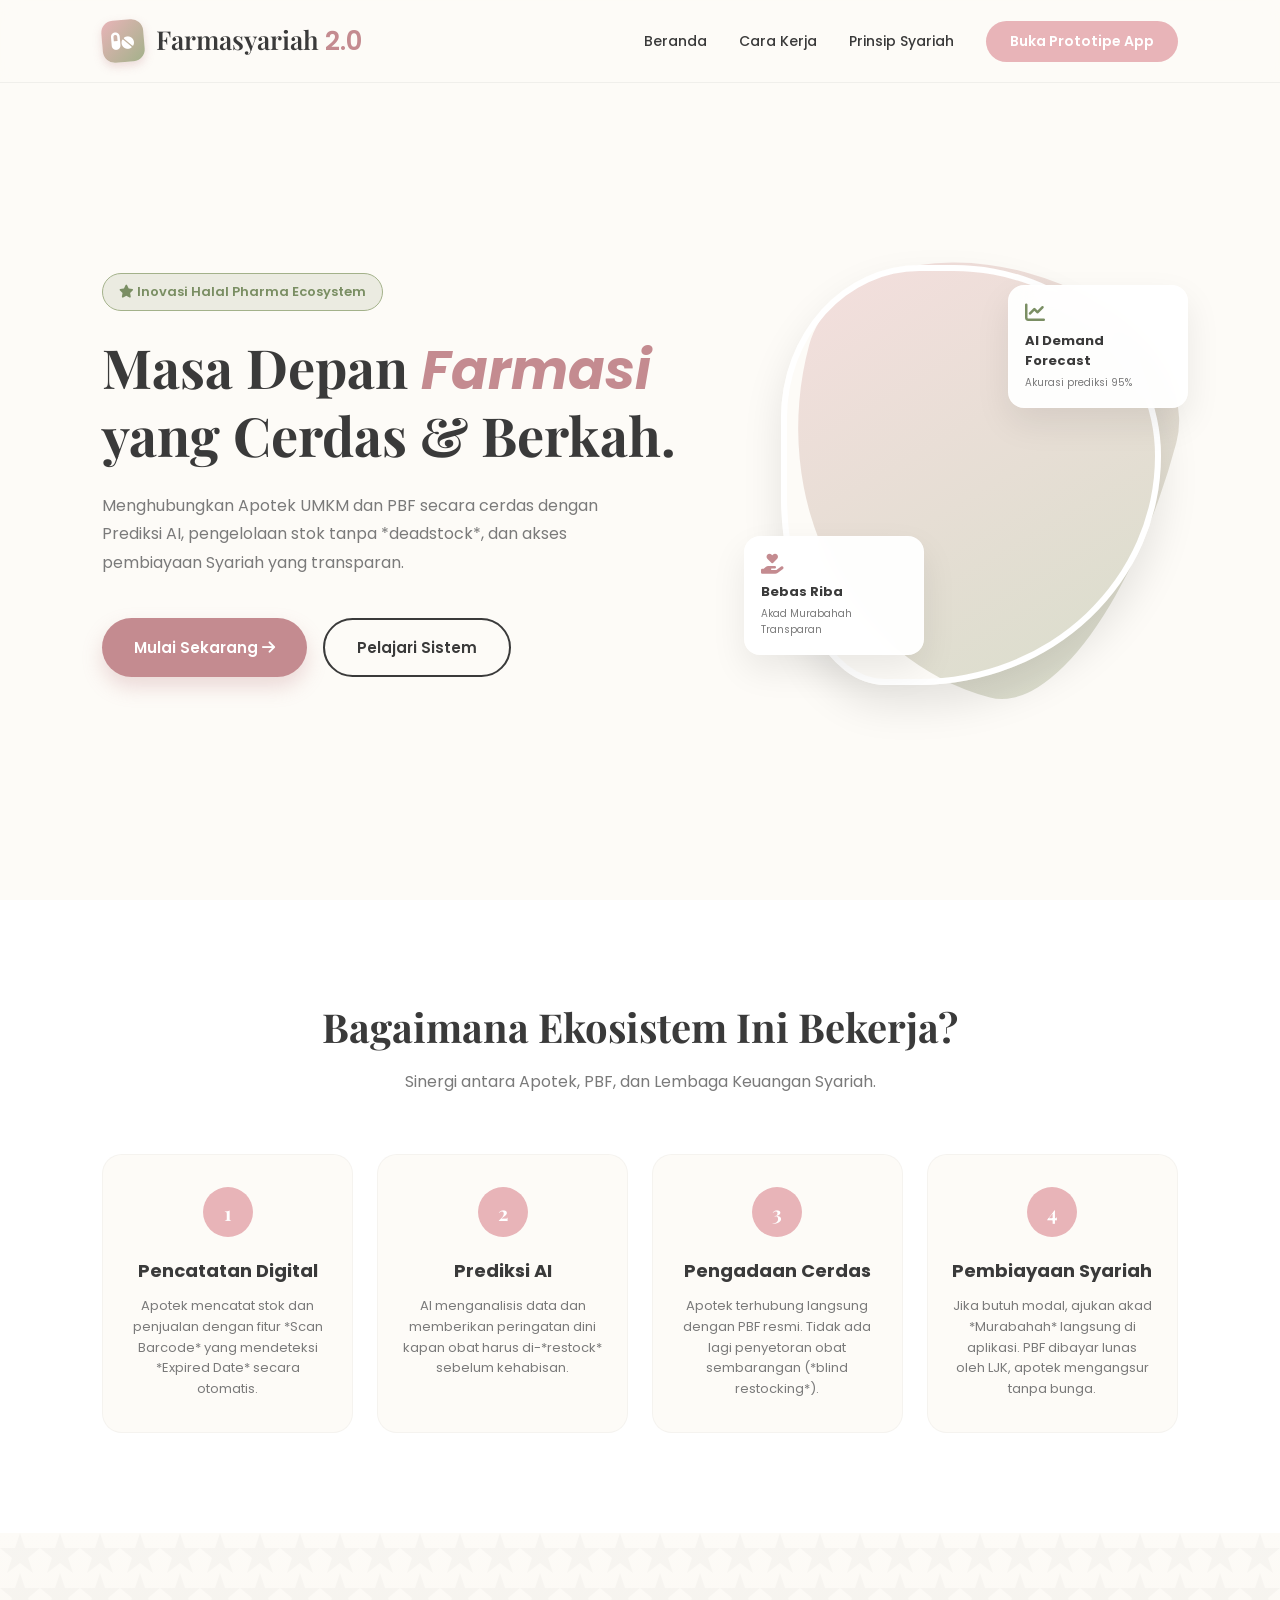
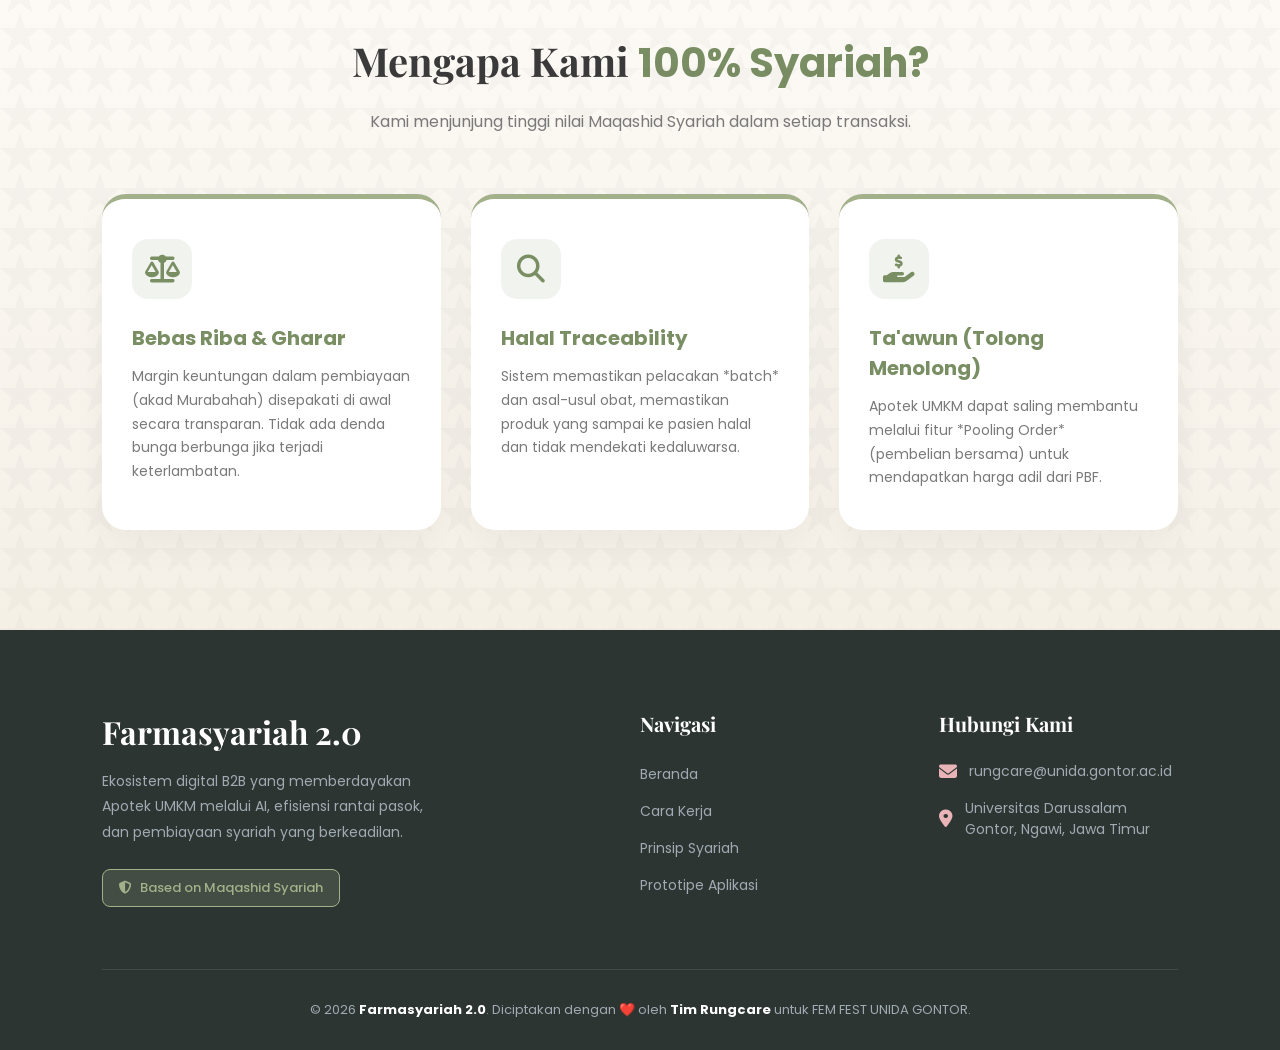
==== commit 1500302d: "Update: Login Dinamis, Arsip Akad PBF, dan Fitur Riwayat" ====
--- a/index.html
+++ b/index.html
@@ -3,7 +3,7 @@
 <head>
     <meta charset="UTF-8">
     <meta name="viewport" content="width=device-width, initial-scale=1.0">
-    <title>Farmasyariah 2.0 - End-to-End System</title>
+    <title>Farmasyariah 2.0 - Complete Ecosystem</title>
     <!-- Fonts & Icons -->
     <link href="https://fonts.googleapis.com/css2?family=Playfair+Display:ital,wght@0,600;1,600&family=Poppins:wght@300;400;500;600&display=swap" rel="stylesheet">
     <link rel="stylesheet" href="https://cdnjs.cloudflare.com/ajax/libs/font-awesome/6.4.0/css/all.min.css">
@@ -27,7 +27,6 @@
         @keyframes float { 0% { transform: translateY(0px); } 50% { transform: translateY(-10px); } 100% { transform: translateY(0px); } }
         @keyframes floatSlow { 0% { transform: translateY(0px) rotate(0deg); } 50% { transform: translateY(-15px) rotate(3deg); } 100% { transform: translateY(0px) rotate(0deg); } }
         @keyframes fadeIn { from { opacity: 0; transform: translateY(20px); } to { opacity: 1; transform: translateY(0); } }
-        @keyframes pulse { 0% { box-shadow: 0 0 0 0 rgba(232, 180, 184, 0.7); } 70% { box-shadow: 0 0 0 10px rgba(232, 180, 184, 0); } 100% { box-shadow: 0 0 0 0 rgba(232, 180, 184, 0); } }
         
         .animate-fade { animation: fadeIn 1s ease forwards; opacity: 0; }
         .delay-1 { animation-delay: 0.3s; }
@@ -36,18 +35,19 @@
         /* --- NAVBAR & LOGO --- */
         nav { display: flex; justify-content: space-between; align-items: center; padding: 20px 8%; background: rgba(253, 251, 247, 0.9); backdrop-filter: blur(10px); position: fixed; width: 100%; top: 0; z-index: 100; border-bottom: 1px solid rgba(0,0,0,0.05); }
         
-        .logo { display: flex; align-items: center; gap: 12px; text-decoration: none; }
+        .logo { display: flex; align-items: center; gap: 12px; text-decoration: none; cursor: pointer;}
         .logo-icon-box { background: linear-gradient(135deg, var(--rose) 0%, var(--sage) 100%); width: 42px; height: 42px; border-radius: 12px; display: flex; justify-content: center; align-items: center; color: white; font-size: 20px; box-shadow: 0 4px 10px rgba(196, 139, 144, 0.3); transform: rotate(-5deg); transition: 0.3s; }
         .logo:hover .logo-icon-box { transform: rotate(0deg) scale(1.05); }
         .logo-text { font-family: 'Playfair Display', serif; font-size: 26px; font-weight: 600; color: var(--text-dark); }
         
         .nav-links { display: flex; gap: 32px; align-items: center; }
-        .nav-links a { text-decoration: none; color: var(--text-dark); font-weight: 500; font-size: 14px; transition: 0.3s; }
+        .nav-links a { text-decoration: none; color: var(--text-dark); font-weight: 500; font-size: 14px; transition: 0.3s; cursor: pointer;}
         .nav-links a:hover { color: var(--rose-dark); }
-        .btn-nav { background: var(--rose); color: white; padding: 10px 24px; border-radius: 30px; text-decoration: none; font-weight: 600; transition: 0.3s; border: none; cursor: pointer; font-size: 14px; }
+        .btn-nav { background: var(--rose); color: white; padding: 10px 24px; border-radius: 30px; font-weight: 600; transition: 0.3s; border: none; cursor: pointer; font-size: 14px; }
         .btn-nav:hover { background: var(--rose-dark); transform: translateY(-2px); box-shadow: 0 5px 15px rgba(232,180,184,0.4); }
 
-        /* --- HERO SECTION --- */
+        /* --- LANDING PAGE STYLES --- */
+        #landing-page { display: block; }
         #beranda { min-height: 100vh; display: flex; align-items: center; padding: 100px 8% 50px; position: relative; }
         .hero-content { flex: 1.2; padding-right: 40px; z-index: 2; }
         .hero-badge { display: inline-block; background: rgba(163, 177, 138, 0.2); color: var(--sage-dark); padding: 8px 16px; border-radius: 20px; font-size: 13px; font-weight: 600; margin-bottom: 24px; border: 1px solid var(--sage); }
@@ -60,7 +60,6 @@
         .btn-outline { background: transparent; color: var(--text-dark); padding: 16px 32px; border-radius: 30px; border: 2px solid var(--text-dark); font-weight: 600; cursor: pointer; transition: 0.3s; font-size: 15px; }
         .btn-outline:hover { background: var(--text-dark); color: white; }
 
-        /* --- HERO IMAGE --- */
         .hero-image { flex: 0.8; position: relative; display: flex; justify-content: center; align-items: center; }
         .blob-image { width: 380px; height: 420px; border-radius: 40% 60% 70% 30% / 40% 50% 60% 50%; background-image: url('https://images.unsplash.com/photo-1576602976047-174e57a47881?ixlib=rb-4.0.3&auto=format&fit=crop&w=800&q=80'); background-size: cover; background-position: center; box-shadow: 0 20px 40px rgba(0,0,0,0.1); border: 6px solid var(--white); animation: float 6s ease-in-out infinite; position: relative; z-index: 2; }
         .blob-bg { width: 380px; height: 420px; background: linear-gradient(135deg, rgba(232,180,184,0.4) 0%, rgba(163,177,138,0.4) 100%); border-radius: 50% 50% 30% 70% / 30% 30% 70% 70%; position: absolute; z-index: 1; transform: rotate(15deg); }
@@ -68,7 +67,6 @@
         .fc-1 { top: 20px; right: -10px; animation: floatSlow 5s ease-in-out infinite; }
         .fc-2 { bottom: 30px; left: -20px; animation: floatSlow 7s ease-in-out infinite reverse; }
         
-        /* --- CARA KERJA --- */
         #cara-kerja { padding: 100px 8%; background: var(--white); text-align: center; }
         .section-title { font-family: 'Playfair Display', serif; font-size: 40px; margin-bottom: 16px; color: var(--text-dark); }
         .section-subtitle { color: var(--text-muted); margin-bottom: 60px; font-size: 16px; }
@@ -79,7 +77,6 @@
         .step-card h3 { font-size: 18px; margin-bottom: 12px; }
         .step-card p { font-size: 13px; color: var(--text-muted); line-height: 1.6; }
 
-        /* --- SYARIAH SECTION --- */
         #syariah { padding: 100px 8%; background: linear-gradient(180deg, var(--bg-cream) 0%, #F5F0E6 100%); text-align: center; position: relative; }
         .islamic-pattern { position: absolute; top: 0; left: 0; width: 100%; height: 100%; opacity: 0.03; background-image: url('data:image/svg+xml;utf8,<svg width="40" height="40" viewBox="0 0 40 40" xmlns="http://www.w3.org/2000/svg"><path d="M20 0l5 15h15L28 25l5 15-13-10-13 10 5-15L0 15h15z" fill="%233A3A3A"/></svg>'); pointer-events: none; }
         .syariah-grid { display: grid; grid-template-columns: repeat(3, 1fr); gap: 30px; margin-top: 50px; position: relative; z-index: 2; }
@@ -89,7 +86,6 @@
         .syariah-card h3 { font-size: 20px; margin-bottom: 12px; color: var(--sage-dark); }
         .syariah-card p { font-size: 14px; color: var(--text-muted); line-height: 1.7; }
 
-        /* --- FOOTER --- */
         footer { background: var(--dark-footer); color: var(--bg-cream); padding: 80px 8% 30px; position: relative; }
         .footer-grid { display: grid; grid-template-columns: 2fr 1fr 1fr; gap: 60px; margin-bottom: 60px; }
         .footer-brand h2 { font-family: 'Playfair Display', serif; font-size: 32px; margin-bottom: 16px; color: var(--white); }
@@ -98,55 +94,122 @@
         .footer-links h4, .footer-contact h4 { font-family: 'Playfair Display', serif; font-size: 20px; margin-bottom: 24px; color: var(--white); }
         .footer-links ul { list-style: none; }
         .footer-links li { margin-bottom: 12px; }
-        .footer-links a { color: #A0AAB2; text-decoration: none; font-size: 14px; transition: 0.3s; }
+        .footer-links a { color: #A0AAB2; text-decoration: none; font-size: 14px; transition: 0.3s; cursor: pointer;}
         .footer-links a:hover { color: var(--rose); padding-left: 5px; }
         .footer-contact p { font-size: 14px; color: #A0AAB2; margin-bottom: 16px; display: flex; align-items: center; gap: 12px; }
         .footer-contact i { color: var(--rose); font-size: 18px; }
         .footer-bottom { border-top: 1px solid rgba(255,255,255,0.1); padding-top: 30px; text-align: center; font-size: 13px; color: #A0AAB2; }
         .footer-bottom b { color: var(--white); }
 
-        /* --- APP SECTION --- */
-        #app-section { display: none; padding: 100px 8%; background: var(--bg-cream); min-height: 100vh; }
+        /* ============================================== */
+        /* HALAMAN LOGIN (MOCKUP)                         */
+        /* ============================================== */
+        #login-screen {
+            display: flex;
+            justify-content: center;
+            align-items: center;
+            min-height: 100vh;
+            padding: 120px 20px 50px;
+            background: linear-gradient(135deg, rgba(253,251,247,1) 0%, rgba(232,180,184,0.2) 100%);
+        }
+        .login-card {
+            background: var(--white);
+            padding: 40px;
+            border-radius: 24px;
+            box-shadow: 0 20px 50px rgba(0,0,0,0.1);
+            width: 400px;
+            max-width: 100%;
+            text-align: center;
+            border: 1px solid var(--rose);
+            position: relative;
+        }
+        .login-card .logo-icon-box { width: 60px; height: 60px; font-size: 30px; margin: 0 auto 16px; border-radius: 16px; }
+        .login-card h2 { font-family: 'Playfair Display', serif; font-size: 28px; margin-bottom: 8px; }
+        .login-card p { font-size: 14px; color: var(--text-muted); margin-bottom: 32px; }
+        
+        .input-group { text-align: left; margin-bottom: 20px; }
+        .input-group label { font-size: 13px; font-weight: 600; color: var(--text-dark); margin-bottom: 8px; display: block; }
+        .input-group input, .input-group select { width: 100%; padding: 14px; border: 1px solid #DDD; border-radius: 12px; font-family: 'Poppins', sans-serif; font-size: 14px; outline: none; transition: 0.3s; background: #FAFAFA;}
+        .input-group input:focus, .input-group select:focus { border-color: var(--rose); box-shadow: 0 0 0 3px rgba(232,180,184,0.2); }
+        
+        .btn-login { width: 100%; padding: 16px; background: var(--rose-dark); color: white; border: none; border-radius: 12px; font-weight: 600; font-size: 15px; cursor: pointer; transition: 0.3s; margin-top: 10px; box-shadow: 0 10px 20px rgba(196, 139, 144, 0.3);}
+        .btn-login:hover { background: var(--rose); transform: translateY(-2px); }
+
+        /* ============================================== */
+        /* APP SECTION (DASHBOARD)                        */
+        /* ============================================== */
+        #app-section { display: none; padding: 100px 8% 50px; background: var(--bg-cream); min-height: 100vh; }
         
         .dash-container { background: var(--white); border-radius: 24px; box-shadow: 0 20px 50px rgba(0,0,0,0.08); overflow: hidden; display: flex; height: 80vh; }
+        
+        /* SIDEBAR */
         .dash-sidebar { width: 250px; background: #F9F9F9; border-right: 1px solid #EEE; padding: 24px 16px; display: flex; flex-direction: column; }
-        .dash-nav-item { display: flex; align-items: center; gap: 12px; padding: 14px; border-radius: 12px; color: var(--text-muted); cursor: pointer; font-size: 14px; font-weight: 500; margin-bottom: 8px; transition: 0.2s; position: relative; }
+        .dash-nav-item { display: flex; align-items: center; gap: 12px; padding: 14px; border-radius: 12px; color: var(--text-muted); cursor: pointer; font-size: 14px; font-weight: 500; margin-bottom: 8px; transition: 0.2s; }
         .dash-nav-item:hover { background: rgba(232, 180, 184, 0.1); color: var(--rose-dark); }
         .dash-nav-item.active { background: var(--rose); color: white; }
-        .notif-dot { width: 8px; height: 8px; background: red; border-radius: 50%; position: absolute; right: 14px; top: 16px; display: none; animation: pulse 2s infinite; }
-        
+        
+        /* LOGOUT BUTTON */
+        .btn-logout { margin-top: auto; background: transparent; border: 1px solid #DDD; color: var(--text-muted); padding: 12px; border-radius: 10px; font-weight: 600; cursor: pointer; transition: 0.3s; display: flex; align-items: center; justify-content: center; gap: 8px; }
+        .btn-logout:hover { background: #FEE2E2; color: #DC2626; border-color: #FCA5A5; }
+
         .dash-main { flex: 1; padding: 32px; overflow-y: auto; background: #FDFDFD; }
-        
         .dash-header { display: flex; justify-content: space-between; align-items: center; margin-bottom: 32px; }
         .dash-header h2 { font-family: 'Playfair Display', serif; font-size: 28px; }
+
         .card { background: var(--white); border: 1px solid #EEE; border-radius: 16px; padding: 24px; box-shadow: 0 4px 15px rgba(0,0,0,0.02); margin-bottom: 24px; }
+        .forecast-heading { display: flex; justify-content: space-between; align-items: center; gap: 16px; margin-bottom: 16px; }
+        .forecast-heading h3 { font-size: 16px; margin-bottom: 4px; }
+        .forecast-heading p, .forecast-note { color: var(--text-muted); font-size: 12px; }
+        .forecast-chart-wrap { width: 100%; overflow-x: auto; }
+        .forecast-chart { display: block; width: 100%; height: auto; }
+        .forecast-chart .chart-grid { stroke: #EEE; stroke-width: 1; }
+        .forecast-chart .chart-axis { stroke: #AAA; stroke-width: 1.5; }
+        .forecast-chart .chart-label { fill: var(--text-muted); font-size: 14px; }
+        .forecast-chart .historical-line, .forecast-chart .forecast-line { fill: none; stroke-width: 3; stroke-linecap: round; stroke-linejoin: round; }
+        .forecast-chart .historical-line { stroke: var(--sage-dark); }
+        .forecast-chart .forecast-line { stroke: var(--rose-dark); stroke-dasharray: 7 6; }
+        .forecast-chart .historical-point { fill: var(--sage-dark); }
+        .forecast-chart .forecast-point { fill: var(--white); stroke: var(--rose-dark); stroke-width: 3; }
+        .forecast-legend { display: flex; flex-wrap: wrap; gap: 20px; margin: 12px 0; color: var(--text-muted); font-size: 12px; }
+        .forecast-legend span { display: inline-flex; align-items: center; gap: 8px; }
+        .legend-dot { width: 10px; height: 10px; border-radius: 50%; background: var(--sage-dark); }
+        .legend-dash { width: 18px; border-top: 2px dashed var(--rose-dark); }
+        .forecast-note { margin-top: 8px; }
+        table { width: 100%; border-collapse: collapse; text-align: left; }
+        th { padding: 12px; font-size: 12px; color: var(--text-muted); border-bottom: 2px solid #EEE; text-transform: uppercase; }
+        td { padding: 16px 12px; font-size: 14px; border-bottom: 1px solid #F5F5F5; }
+        
         .btn-aesthetic { background: var(--sage); color: white; padding: 10px 20px; border-radius: 10px; border: none; font-weight: 600; cursor: pointer; transition: 0.2s; font-size: 13px; }
         .btn-aesthetic:hover { background: var(--sage-dark); }
         .btn-rose { background: var(--rose); color: white; padding: 10px 20px; border-radius: 10px; border: none; font-weight: 600; cursor: pointer; transition: 0.2s; font-size: 13px; }
         .btn-rose:hover { background: var(--rose-dark); }
-        
-        table { width: 100%; border-collapse: collapse; text-align: left; }
-        th { padding: 12px; font-size: 12px; color: var(--text-muted); border-bottom: 2px solid #EEE; text-transform: uppercase; }
-        td { padding: 16px 12px; font-size: 14px; border-bottom: 1px solid #F5F5F5; }
-        
+
         .badge { padding: 6px 12px; border-radius: 20px; font-size: 11px; font-weight: 600; }
         .badge-red { background: rgba(239, 68, 68, 0.1); color: #DC2626; }
-        .badge-yellow { background: rgba(245, 158, 11, 0.1); color: #D97706; }
         .badge-green { background: rgba(16, 185, 129, 0.1); color: #059669; }
         .badge-blue { background: rgba(59, 130, 246, 0.1); color: #2563EB; }
 
+        /* VIEWS */
         .app-view { display: none; animation: fadeIn 0.4s ease; }
         .app-view.active { display: block; }
-        
+
+        /* --- SURAT AKAD MURABAHAH --- */
+        .akad-paper { background: #FFF; border: 1px solid #DDD; padding: 40px; border-radius: 8px; font-family: 'Times New Roman', Times, serif; font-size: 15px; line-height: 1.6; color: #000; box-shadow: 0 10px 30px rgba(0,0,0,0.1); max-height: 60vh; overflow-y: auto;}
+        .akad-paper h3 { text-align: center; margin-bottom: 20px; font-weight: bold; font-size: 18px;}
+        .akad-paper p { margin-bottom: 12px; text-align: justify;}
+        .akad-paper table { width: 100%; margin: 20px 0; border-collapse: collapse; }
+        .akad-paper td { padding: 8px; border: none; font-size: 14px; }
+        .signature-pad { border: 2px dashed #CCC; padding: 20px; text-align: center; margin-top: 20px; background: #FAFAFA; border-radius: 8px;}
+
         .scan-box { text-align: center; padding: 40px; border: 2px dashed var(--rose); border-radius: 16px; background: rgba(232, 180, 184, 0.05); position: relative; }
         .scan-line { position: absolute; top: 0; left: 0; width: 100%; height: 2px; background: var(--rose-dark); animation: scanAnim 2s infinite linear; display: none; }
         @keyframes scanAnim { 0% { top: 0; } 50% { top: 100%; } 100% { top: 0; } }
 
-        .modal-overlay { position: fixed; top: 0; left: 0; right: 0; bottom: 0; background: rgba(0,0,0,0.4); backdrop-filter: blur(5px); display: flex; justify-content: center; align-items: center; z-index: 1000; opacity: 0; pointer-events: none; transition: 0.3s; }
+        .modal-overlay { position: fixed; top: 0; left: 0; right: 0; bottom: 0; background: rgba(0,0,0,0.6); backdrop-filter: blur(5px); display: flex; justify-content: center; align-items: center; z-index: 1000; opacity: 0; pointer-events: none; transition: 0.3s; }
         .modal-overlay.active { opacity: 1; pointer-events: all; }
-        .modal { background: var(--white); border-radius: 24px; padding: 40px; width: 450px; text-align: center; transform: translateY(20px); transition: 0.3s; }
+        .modal { background: var(--white); border-radius: 16px; padding: 30px; width: 700px; max-width: 90%; text-align: center; transform: translateY(20px); transition: 0.3s; }
         .modal-overlay.active .modal { transform: translateY(0); }
-        
+
         #toast { position: fixed; bottom: 30px; right: 30px; background: var(--sage-dark); color: white; padding: 16px 24px; border-radius: 12px; font-weight: 500; display: flex; align-items: center; gap: 12px; transform: translateY(100px); opacity: 0; transition: all 0.4s; z-index: 999; }
         #toast.show { transform: translateY(0); opacity: 1; }
     </style>
@@ -155,19 +218,21 @@
 
     <!-- NAVBAR -->
     <nav>
-        <a href="#" class="logo">
+        <a onclick="closeApp()" class="logo">
             <div class="logo-icon-box"><i class="fa-solid fa-pills"></i></div>
             <div class="logo-text">Farmasyariah <span style="color:var(--rose-dark);">2.0</span></div>
         </a>
         <div class="nav-links">
-            <a href="#beranda">Beranda</a>
-            <a href="#cara-kerja">Cara Kerja</a>
-            <a href="#syariah">Prinsip Syariah</a>
-            <button class="btn-nav" onclick="openApp()">Coba Prototipe App</button>
+            <a onclick="closeApp()">Beranda</a>
+            <a href="#cara-kerja" onclick="closeApp()">Cara Kerja</a>
+            <a href="#syariah" onclick="closeApp()">Prinsip Syariah</a>
+            <button class="btn-nav" onclick="openApp()">Buka Prototipe App</button>
         </div>
     </nav>
 
-    <!-- LANDING PAGE (Sama seperti sebelumnya) -->
+    <!-- ============================================== -->
+    <!-- LANDING PAGE                                   -->
+    <!-- ============================================== -->
     <div id="landing-page">
         <section id="beranda">
             <div class="hero-content animate-fade">
@@ -179,6 +244,7 @@
                     <button class="btn-outline" onclick="document.getElementById('cara-kerja').scrollIntoView()">Pelajari Sistem</button>
                 </div>
             </div>
+            
             <div class="hero-image animate-fade delay-1">
                 <div class="blob-bg"></div>
                 <div class="blob-image"></div>
@@ -257,10 +323,10 @@
                 <div class="footer-links">
                     <h4>Navigasi</h4>
                     <ul>
-                        <li><a href="#beranda">Beranda</a></li>
-                        <li><a href="#cara-kerja">Cara Kerja</a></li>
-                        <li><a href="#syariah">Prinsip Syariah</a></li>
-                        <li><a href="#" onclick="openApp()">Prototipe Aplikasi</a></li>
+                        <li><a onclick="closeApp()">Beranda</a></li>
+                        <li><a href="#cara-kerja" onclick="closeApp()">Cara Kerja</a></li>
+                        <li><a href="#syariah" onclick="closeApp()">Prinsip Syariah</a></li>
+                        <li><a onclick="openApp()">Prototipe Aplikasi</a></li>
                     </ul>
                 </div>
                 <div class="footer-contact">
@@ -276,42 +342,88 @@
     </div>
 
     <!-- ============================================== -->
-    <!-- INTERACTIVE APP SECTION (END-TO-END FLOW)      -->
+    <!-- LOGIN SCREEN                                   -->
+    <!-- ============================================== -->
+    <div id="login-screen" style="display: none;">
+        <div class="login-card">
+            <div class="logo-icon-box"><i class="fa-solid fa-pills"></i></div>
+            <h2>Masuk ke Farmasyariah</h2>
+            <p>Silakan pilih akses dan masukkan detail Anda.</p>
+
+            <div class="input-group">
+                <label>Pilih Akses Role</label>
+                <select id="input-role" onchange="updateFormLabels()">
+                    <option value="apotek">Sebagai Apotek (User)</option>
+                    <option value="pbf">Sebagai PBF (Pemasok)</option>
+                </select>
+            </div>
+
+            <!-- LABEL INI YANG BAKAL BERUBAH -->
+            <div class="input-group">
+                <label id="label-nama-user">Nama Pengguna / Apoteker</label>
+                <input type="text" id="input-nama-user" value="Apoteker Imtiyaz">
+            </div>
+            <div class="input-group">
+                <label id="label-nama-inst">Nama Apotek</label>
+                <input type="text" id="input-nama-inst" value="Apotek Sehat Sejahtera">
+            </div>
+
+            <button type="button" class="btn-login" onclick="handleLogin()">Masuk Dashboard <i class="fa-solid fa-arrow-right-to-bracket"></i></button>
+            <button type="button" class="btn-outline" style="width: 100%; padding: 12px; margin-top: 12px; border-radius: 12px; font-size: 13px;" onclick="closeApp()">Kembali ke Beranda</button>
+        </div>
+    </div>
+
+    <!-- ============================================== -->
+    <!-- APP SECTION (DASHBOARD)                        -->
     <!-- ============================================== -->
     <div id="app-section">
-        <div style="display: flex; justify-content: space-between; align-items: center; margin-bottom: 24px;">
-            <h2 style="font-family: 'Playfair Display', serif; font-size: 32px;">Prototipe Aplikasi</h2>
-            <button class="btn-outline" style="padding: 10px 20px;" onclick="closeApp()"><i class="fa-solid fa-arrow-left"></i> Kembali ke Beranda</button>
-        </div>
-
+        
         <div class="dash-container">
-            <!-- Sidebar -->
+            
+            <!-- SIDEBAR -->
             <div class="dash-sidebar">
                 <div class="logo" style="margin-bottom: 32px;">
                     <div class="logo-icon-box" style="width: 30px; height: 30px; font-size: 14px; border-radius: 8px;"><i class="fa-solid fa-pills"></i></div>
                     <div class="logo-text" style="font-size: 18px;">Farmasyariah</div>
                 </div>
                 
-                <div class="dash-nav-item active" onclick="switchAppView('scan', this)">
-                    <i class="fa-solid fa-barcode"></i> 1. Scan & Expired
-                </div>
-                <div class="dash-nav-item" onclick="switchAppView('restock', this)">
-                    <i class="fa-solid fa-robot"></i> 2. Smart Restock (AI)
-                </div>
-                <div class="dash-nav-item" onclick="switchAppView('financing', this)">
-                    <i class="fa-solid fa-file-signature"></i> 3. Akad Murabahah
-                </div>
-                <div class="dash-nav-item" onclick="switchAppView('pbf', this)">
-                    <i class="fa-solid fa-building"></i> 4. Dashboard PBF
-                    <div class="notif-dot" id="pbf-notif"></div>
-                </div>
-            </div>
-
-            <!-- Main Content -->
+                <!-- MENU APOTEK -->
+                <div id="menu-apotek" style="display: none;">
+                    <div class="dash-nav-item active" onclick="switchAppView('scan', this)">
+                        <i class="fa-solid fa-barcode"></i> 1. Scan & Expired
+                    </div>
+                    <div class="dash-nav-item" onclick="switchAppView('restock', this)">
+                        <i class="fa-solid fa-robot"></i> 2. Smart Restock (AI)
+                    </div>
+                    <div class="dash-nav-item" onclick="switchAppView('financing', this)">
+                        <i class="fa-solid fa-file-signature"></i> 3. Akad Murabahah
+                    </div>
+                </div>
+
+                <!-- MENU PBF -->
+                <div id="menu-pbf" style="display: none;">
+                    <div class="dash-nav-item active" onclick="switchAppView('pbf', this)">
+                        <i class="fa-solid fa-boxes-packing"></i> Pesanan & Retur
+                    </div>
+                    <div class="dash-nav-item" onclick="switchAppView('pbf-akad', this)">
+                        <i class="fa-solid fa-file-contract"></i> Arsip Akad
+                    </div>
+                    <div class="dash-nav-item" onclick="switchAppView('pbf-riwayat', this)">
+                        <i class="fa-solid fa-clock-rotate-left"></i> Riwayat Transaksi
+                    </div>
+                </div>
+
+                <!-- TOMBOL LOGOUT -->
+                <button class="btn-logout" onclick="logout()">
+                    <i class="fa-solid fa-arrow-right-from-bracket"></i> Keluar (Logout)
+                </button>
+            </div>
+
+            <!-- MAIN CONTENT -->
             <div class="dash-main">
                 
-                <!-- VIEW: SCAN & EXPIRED -->
-                <div id="app-view-scan" class="app-view active">
+                <!-- VIEWS APOTEK -->
+                <div id="app-view-scan" class="app-view">
                     <div class="dash-header">
                         <h2>Scan Barcode & Deteksi Expired</h2>
                         <span class="badge badge-green">Kamera Aktif</span>
@@ -323,25 +435,76 @@
                             <h3 id="scan-text" style="margin-bottom: 16px;">Arahkan kamera ke barcode obat</h3>
                             <button class="btn-aesthetic" onclick="startScan()" id="btn-scan"><i class="fa-solid fa-camera"></i> Mulai Scan</button>
                         </div>
-
                         <div id="scan-result" style="display: none; margin-top: 24px; padding: 24px; border: 1px solid var(--sage); border-radius: 16px; background: rgba(163,177,138,0.05);">
                             <h3 style="color: var(--sage-dark); margin-bottom: 16px;"><i class="fa-solid fa-check-circle"></i> Obat Terdeteksi</h3>
                             <table>
                                 <tr><td style="color:var(--text-muted);">Nama Obat</td><td><b>Paracetamol 500mg</b></td></tr>
                                 <tr><td style="color:var(--text-muted);">Nomor Batch</td><td>B-2024-X1</td></tr>
                                 <tr><td style="color:var(--text-muted);">Sisa Stok</td><td>5 Box</td></tr>
-                                <tr><td style="color:var(--text-muted);">Kedaluwarsa</td><td><b style="color: #DC2626;">Desember 2026 (4 Bulan Lagi)</b></td></tr>
+                                <tr><td style="color:var(--text-muted);">Kedaluwarsa</td><td><b style="color: #DC2626;" id="info-expired">Memuat data...</b></td></tr>
                             </table>
-                            <button class="btn-rose" style="margin-top: 16px;" onclick="requestRetur()"><i class="fa-solid fa-rotate-left"></i> Ajukan Retur ke PBF</button>
+                            <button class="btn-rose" style="margin-top: 16px;" onclick="showToast('Pengajuan retur ke PBF dikirim!')"><i class="fa-solid fa-rotate-left"></i> Ajukan Retur ke PBF</button>
                         </div>
                     </div>
                 </div>
 
-                <!-- VIEW: RESTOCK (AI) -->
                 <div id="app-view-restock" class="app-view">
                     <div class="dash-header">
                         <h2>Smart Restock (AI)</h2>
                         <span class="badge badge-yellow">AI Aktif</span>
+                    </div>
+                    <div class="card">
+                        <div class="forecast-heading">
+                            <div>
+                                <h3>Prediksi Permintaan Paracetamol 500mg</h3>
+                                <p>Tren penjualan dan estimasi kebutuhan per minggu</p>
+                            </div>
+                            <span class="badge badge-blue">Data simulasi</span>
+                        </div>
+                        <div class="forecast-chart-wrap">
+                            <svg class="forecast-chart" viewBox="0 0 600 300" role="img" aria-labelledby="forecast-title forecast-description">
+                                <title id="forecast-title">Grafik prediksi permintaan Paracetamol 500mg</title>
+                                <desc id="forecast-description">Penjualan historis empat minggu terakhir dan prediksi permintaan untuk dua minggu berikutnya, dalam box per minggu.</desc>
+                                <g class="chart-grid">
+                                    <line x1="58" y1="230" x2="550" y2="230"></line>
+                                    <line x1="58" y1="170" x2="550" y2="170"></line>
+                                    <line x1="58" y1="110" x2="550" y2="110"></line>
+                                    <line x1="58" y1="50" x2="550" y2="50"></line>
+                                </g>
+                                <g class="chart-label" text-anchor="end">
+                                    <text x="48" y="234">0</text>
+                                    <text x="48" y="174">10</text>
+                                    <text x="48" y="114">20</text>
+                                    <text x="48" y="54">30</text>
+                                </g>
+                                <g class="chart-label" text-anchor="middle">
+                                    <text x="58" y="258">Minggu 1</text>
+                                    <text x="156" y="258">Minggu 2</text>
+                                    <text x="254" y="258">Minggu 3</text>
+                                    <text x="352" y="258">Minggu 4</text>
+                                    <text x="450" y="258">Minggu 5</text>
+                                    <text x="550" y="258">Minggu 6</text>
+                                    <text x="304" y="288">Periode</text>
+                                </g>
+                                <line class="chart-axis" x1="58" y1="50" x2="58" y2="230"></line>
+                                <line class="chart-axis" x1="58" y1="230" x2="550" y2="230"></line>
+                                <polyline class="historical-line" points="58,146 156,128 254,152 352,110"></polyline>
+                                <polyline class="forecast-line" points="352,110 450,92 550,68"></polyline>
+                                <g>
+                                    <circle class="historical-point" cx="58" cy="146" r="5"></circle>
+                                    <circle class="historical-point" cx="156" cy="128" r="5"></circle>
+                                    <circle class="historical-point" cx="254" cy="152" r="5"></circle>
+                                    <circle class="historical-point" cx="352" cy="110" r="5"></circle>
+                                    <circle class="forecast-point" cx="450" cy="92" r="5"></circle>
+                                    <circle class="forecast-point" cx="550" cy="68" r="5"></circle>
+                                </g>
+                            </svg>
+                        </div>
+                        <div class="forecast-legend">
+                            <span><i class="legend-dot"></i> Penjualan aktual</span>
+                            <span><i class="legend-dash"></i> Prediksi AI</span>
+                        </div>
+                        <p class="forecast-note">Sumbu vertikal: jumlah box terjual. Angka pada grafik hanya contoh untuk prototipe.</p>
                     </div>
                     <div class="card">
                         <table>
@@ -353,60 +516,125 @@
                                     <td>Paracetamol 500mg</td>
                                     <td><span class="badge badge-red">5 Box</span></td>
                                     <td>3 Hari Lagi</td>
-                                    <td><button class="btn-rose" onclick="openRestockModal('Paracetamol 500mg')">Buat Pesanan</button></td>
-                                </tr>
-                                <tr>
-                                    <td>OBH Combi Batuk</td>
-                                    <td><span class="badge badge-red">2 Box</span></td>
-                                    <td>Besok</td>
-                                    <td><button class="btn-rose" onclick="openRestockModal('OBH Combi Batuk')">Buat Pesanan</button></td>
+                                    <td><button class="btn-rose" onclick="openAkad()">Buat Akad Pembiayaan</button></td>
                                 </tr>
                             </tbody>
                         </table>
                     </div>
                 </div>
 
-                <!-- VIEW: FINANCING (AKAD & JADWAL BAYAR) -->
                 <div id="app-view-financing" class="app-view">
                     <div class="dash-header">
-                        <h2>Akad Murabahah (Pembiayaan Syariah)</h2>
-                    </div>
-                    
+                        <h2>Akad Murabahah</h2>
+                    </div>
                     <div class="card" id="financing-form">
-                        <p style="font-size: 13px; color: var(--text-muted); margin-bottom: 24px;">Pembiayaan disetujui. Silakan cek jadwal pengiriman dan jatuh tempo pembayaran di bawah.</p>
-                        
-                        <div style="background: rgba(163, 177, 138, 0.1); padding: 20px; border-radius: 12px; margin-bottom: 24px; border: 1px solid var(--sage);">
-                            <h3 style="color: var(--sage-dark); margin-bottom: 12px;"><i class="fa-solid fa-truck-fast"></i> Info Pengiriman & Pembayaran</h3>
+                        <p style="font-size: 14px; margin-bottom: 24px;">Silakan periksa detail pengadaan obat di bawah ini. Jika setuju, klik tombol untuk melihat draf Surat Akad.</p>
+                        <div style="background: rgba(232, 180, 184, 0.1); padding: 20px; border-radius: 12px; margin-bottom: 24px; border: 1px solid var(--rose);">
                             <table>
-                                <tr><td style="color:var(--text-muted);">Status Pesanan</td><td><b style="color: #2563EB;">Sedang Dikemas PBF</b></td></tr>
-                                <tr><td style="color:var(--text-muted);">Estimasi Tiba</td><td><b>Besok, 10:00 WIB</b></td></tr>
-                                <tr><td style="color:var(--text-muted);">Total Akad</td><td><b>Rp 165.000</b></td></tr>
-                                <tr><td style="color:var(--text-muted);">Jatuh Tempo Ke-1</td><td><b style="color: #DC2626;">Tanggal 1 Desember 2026</b></td></tr>
-                                <tr><td style="color:var(--text-muted);">Metode Bayar</td><td><b>Virtual Account (BSI Syariah)</b></td></tr>
+                                <tr><td>Nama Obat</td><td><b>Paracetamol 500mg (10 Box)</b></td></tr>
+                                <tr><td>Harga PBF</td><td>Rp 150.000</td></tr>
+                                <tr><td>Margin Syariah (10%)</td><td>Rp 15.000</td></tr>
+                                <tr><td><b>Total Harga Jual</b></td><td><b style="color: var(--rose-dark);">Rp 165.000</b></td></tr>
+                                <tr><td>Angsuran (3 Bulan)</td><td>Rp 55.000 / bulan</td></tr>
                             </table>
                         </div>
-
-                        <button class="btn-aesthetic" style="width: 100%; border-radius: 8px;" onclick="showToast('Pesanan diproses & dijadwalkan oleh PBF!'); switchAppView('pbf', document.querySelectorAll('.dash-nav-item')[3])">Simulasi: Lihat dari Sisi PBF <i class="fa-solid fa-arrow-right"></i></button>
-                    </div>
-                </div>
-
-                <!-- VIEW: PBF DASHBOARD -->
+                        <button class="btn-primary" style="width: 100%; border-radius: 8px;" onclick="openAkad()"><i class="fa-solid fa-file-signature"></i> Lihat & Tanda Tangan Akad</button>
+                    </div>
+                </div>
+
+                <!-- VIEWS PBF -->
                 <div id="app-view-pbf" class="app-view">
                     <div class="dash-header">
-                        <h2>Dashboard PBF (Pemasok)</h2>
-                        <span class="badge badge-green">Sistem Terhubung</span>
+                        <h2>Pesanan & Retur Masuk</h2>
+                        <span class="badge badge-green">Real-time</span>
                     </div>
                     <div class="card">
-                        <h3 style="margin-bottom: 16px;"><i class="fa-solid fa-bell"></i> Notifikasi Pesanan & Retur Masuk</h3>
                         <table>
                             <thead>
-                                <tr><th>Dari Apotek</th><th>Jenis</th><th>Detail Obat</th><th>Status</th><th>Aksi PBF</th></tr>
+                                <tr><th>Dari Apotek</th><th>Jenis</th><th>Detail Obat</th><th>Status</th><th>Aksi</th></tr>
                             </thead>
-                            <tbody id="pbf-table-body">
-                                <!-- Data akan masuk lewat JS -->
+                            <tbody>
+                                <tr>
+                                    <td id="pbf-nama-apotek">Apotek Sehat</td>
+                                    <td><span class="badge badge-blue">Restock Syariah</span></td>
+                                    <td>Paracetamol (10 Box)</td>
+                                    <td>Perlu Dikirim</td>
+                                    <td><button class="btn-aesthetic" onclick="showToast('Pesanan diproses PBF!')">Kirim Barang</button></td>
+                                </tr>
+                                <tr>
+                                    <td>Apotek Berkah Farma</td>
+                                    <td><span class="badge badge-red">Retur Expired</span></td>
+                                    <td>Vitamin C (5 Box)</td>
+                                    <td>Menunggu Review</td>
+                                    <td><button class="btn-outline" style="padding: 8px 16px; font-size:12px;" onclick="showToast('Retur disetujui!')">Setujui Retur</button></td>
+                                </tr>
                             </tbody>
                         </table>
-                        <p id="pbf-empty" style="text-align: center; color: var(--text-muted); font-size: 13px; margin-top: 16px;">Belum ada pesanan masuk. Coba buat pesanan dari sisi Apotek.</p>
+                    </div>
+                </div>
+
+                <div id="app-view-pbf-akad" class="app-view">
+                    <div class="dash-header">
+                        <h2>Arsip Akad Murabahah Masuk</h2>
+                        <span class="badge badge-green">Terverifikasi</span>
+                    </div>
+                    <div class="card">
+                        <p style="font-size: 13px; color: var(--text-muted); margin-bottom: 16px;">Daftar surat akad dari LJK yang menjamin pembayaran pesanan apotek.</p>
+                        <table>
+                            <thead>
+                                <tr><th>Tgl Akad</th><th>No. Akad</th><th>Apotek</th><th>Nilai Pembiayaan</th><th>Status</th></tr>
+                            </thead>
+                            <tbody>
+                                <tr>
+                                    <td>12 Nov 2026</td>
+                                    <td>002/AKAD-MRB/RUNGCARE/XI/2026</td>
+                                    <td>Apotek Sehat Sejahtera</td>
+                                    <td>Rp 165.000</td>
+                                    <td><span class="badge badge-green">Lunas (via BMT)</span></td>
+                                </tr>
+                                <tr>
+                                    <td>10 Nov 2026</td>
+                                    <td>001/AKAD-MRB/RUNGCARE/XI/2026</td>
+                                    <td>Apotek Berkah Farma</td>
+                                    <td>Rp 450.000</td>
+                                    <td><span class="badge badge-green">Lunas (via BMT)</span></td>
+                                </tr>
+                            </tbody>
+                        </table>
+                    </div>
+                </div>
+
+                <div id="app-view-pbf-riwayat" class="app-view">
+                    <div class="dash-header">
+                        <h2>Riwayat Aktivitas</h2>
+                    </div>
+                    <div class="card">
+                        <p style="font-size: 13px; color: var(--text-muted); margin-bottom: 16px;">Log rekam jejak apotek mitra (Pesanan & Retur).</p>
+                        <table>
+                            <thead>
+                                <tr><th>Waktu</th><th>Apotek</th><th>Aktivitas</th><th>Keterangan</th></tr>
+                            </thead>
+                            <tbody>
+                                <tr>
+                                    <td>12 Nov 2026, 17:20</td>
+                                    <td>Apotek Sehat Sejahtera</td>
+                                    <td><span class="badge badge-blue">Order Masuk</span></td>
+                                    <td>Restock Paracetamol (10 Box) via Murabahah</td>
+                                </tr>
+                                <tr>
+                                    <td>12 Nov 2026, 15:10</td>
+                                    <td>Apotek Berkah Farma</td>
+                                    <td><span class="badge badge-red">Pengajuan Retur</span></td>
+                                    <td>Retur Vitamin C Expired (5 Box)</td>
+                                </tr>
+                                <tr>
+                                    <td>10 Nov 2026, 09:00</td>
+                                    <td>Apotek Berkah Farma</td>
+                                    <td><span class="badge badge-blue">Order Masuk</span></td>
+                                    <td>Restock Amoxicillin (20 Box) via Murabahah</td>
+                                </tr>
+                            </tbody>
+                        </table>
                     </div>
                 </div>
 
@@ -414,31 +642,44 @@
         </div>
     </div>
 
-    <!-- MODAL BUAT PESANAN -->
-    <div class="modal-overlay" id="modal-restock">
-        <div class="modal">
-            <i class="fa-solid fa-file-invoice" style="font-size: 48px; color: var(--rose-dark); margin-bottom: 16px;"></i>
-            <h2 style="font-family:'Playfair Display'; margin-bottom: 16px;">Buat Pesanan Restock</h2>
+    <!-- MODAL SURAT AKAD -->
+    <div class="modal-overlay" id="modal-akad">
+        <div class="modal" style="width: 800px;">
+            <div style="display: flex; justify-content: space-between; align-items: center; margin-bottom: 16px;">
+                <h2 style="font-family:'Playfair Display'; color:var(--rose-dark)">Draf Akad Murabahah</h2>
+                <button onclick="closeModal('modal-akad')" style="background:none; border:none; font-size:20px; cursor:pointer;"><i class="fa-solid fa-xmark"></i></button>
+            </div>
             
-            <div style="text-align: left; margin-bottom: 16px;">
-                <label style="font-size: 12px; color: var(--text-muted);">Nama Obat</label>
-                <input type="text" id="modal-obat" value="Paracetamol" readonly style="width: 100%; padding: 12px; border: 1px solid #DDD; border-radius: 8px; background: #F9F9F9; margin-top: 8px; font-weight: 600;">
-            </div>
-            <div style="text-align: left; margin-bottom: 16px;">
-                <label style="font-size: 12px; color: var(--text-muted);">Jumlah (Box)</label>
-                <input type="number" id="modal-jumlah" value="10" min="1" style="width: 100%; padding: 12px; border: 1px solid #DDD; border-radius: 8px; margin-top: 8px;">
-            </div>
-            <div style="text-align: left; margin-bottom: 24px;">
-                <label style="font-size: 12px; color: var(--text-muted);">Metode Pembayaran</label>
-                <select style="width: 100%; padding: 12px; border: 1px solid #DDD; border-radius: 8px; margin-top: 8px;">
-                    <option>Akad Murabahah (Syariah)</option>
-                    <option>Cash / Transfer</option>
-                </select>
-            </div>
-
-            <div style="display:flex; gap:12px; justify-content:center;">
-                <button class="btn-outline" style="padding: 10px 20px;" onclick="closeModal('modal-restock')">Batal</button>
-                <button class="btn-primary" onclick="submitRestock()">Kirim ke PBF</button>
+            <div class="akad-paper">
+                <h3>AKAD PEMBIAYAAN MURABAHAH (JUAL BELI)<br>Nomor: 002/AKAD-MRB/RUNGCARE/XI/2026</h3>
+                <p><b>Bismillahirrahmanirrahim,</b></p>
+                <p>Pada hari ini, tanggal <b><span id="tanggal-otomatis"></span></b>, bertempat di Ngawi, kami yang bertanda tangan di bawah ini:</p>
+                
+                <p>1. <b>BMT UGT NUSANTARA</b> (Lembaga Keuangan Syariah), berkedudukan di Surabaya. Selanjutnya disebut sebagai <b>PIHAK PERTAMA (Penjual)</b>.</p>
+                <p>2. <b id="akad-nama-apotek">APOTEK SEHAT SEJAHTERA</b>, berkedudukan di Ngawi. Selanjutnya disebut sebagai <b>PIHAK KEDUA (Pembeli)</b>.</p>
+                
+                <p>PIHAK PERTAMA dan PIHAK KEDUA sepakat untuk mengikatkan diri dalam Akad Pembiayaan Murabahah dengan ketentuan sebagai berikut:</p>
+                
+                <p><b>Pasal 1: Objek Akad</b><br>PIHAK PERTAMA menjual kepada PIHAK KEDUA, dan PIHAK KEDUA membeli dari PIHAK PERTAMA, barang berupa Paracetamol 500mg sebanyak 10 Box dari PBF PT. Kimia Farma Trading.</p>
+                
+                <p><b>Pasal 2: Harga Pokok dan Margin</b><br>Harga Pokok Pembelian: <b>Rp 150.000</b>.<br>Margin Keuntungan disepakati: <b>Rp 15.000</b>.<br>Harga Jual Akad Murabahah: <b>Rp 165.000</b>.</p>
+                
+                <p><b>Pasal 3: Pembayaran</b><br>PIHAK KEDUA sepakat melunasi Harga Jual sebesar Rp 165.000 secara angsuran sebanyak 3 kali. Besaran angsuran per bulan adalah <b>Rp 55.000</b>.</p>
+                
+                <p><b>Pasal 4: Bebas Riba</b><br>Akad ini dibuat bebas dari unsur Riba, Gharar, dan Maysir. Denda keterlambatan (jika ada) disalurkan ke Baitul Maal.</p>
+                
+                <p><b>Pasal 5: Ijab Qabul</b><br>PIHAK PERTAMA: <i>"Saya jual barang tersebut kepada Anda dengan harga jual Rp 165.000 dengan angsuran 3 bulan."</i><br>PIHAK KEDUA: <i>"Saya beli barang tersebut dari Anda dengan harga jual Rp 165.000 dengan angsuran 3 bulan. Saya menyetujui."</i></p>
+            </div>
+
+            <div class="signature-pad" id="signature-area">
+                <p style="color: #888; margin-bottom: 16px;">Silakan bubuhkan tanda tangan digital Anda untuk menyetujui akad ini.</p>
+                <button class="btn-primary" style="padding: 12px 40px;" onclick="signAkad()"><i class="fa-solid fa-pen-nib"></i> Tanda Tangan & Setujui Akad</button>
+            </div>
+            
+            <div id="signed-area" style="display: none; margin-top: 20px; padding: 20px; background: rgba(16, 185, 129, 0.1); border: 1px solid #10B981; border-radius: 8px;">
+                <h3 style="color: #10B981; margin-bottom: 8px;"><i class="fa-solid fa-check-circle"></i> Akad Berhasil Disepakati!</h3>
+                <p style="font-size: 13px;">Pesanan telah diteruskan ke PBF. Anda bisa memantau status pengiriman di menu Restock.</p>
+                <button class="btn-outline" style="margin-top: 16px; padding: 8px 16px;" onclick="closeModal('modal-akad')">Tutup Dokumen</button>
             </div>
         </div>
     </div>
@@ -450,19 +691,93 @@
     </div>
 
     <script>
+        // --- FUNGSI UNTUK UBAH LABEL FORM SAAT DROPDOWN DIGANTI ---
+        function updateFormLabels() {
+            const role = document.getElementById('input-role').value;
+            const labelUser = document.getElementById('label-nama-user');
+            const labelInst = document.getElementById('label-nama-inst');
+            const inputUser = document.getElementById('input-nama-user');
+            const inputInst = document.getElementById('input-nama-inst');
+
+            if (role === 'pbf') {
+                labelUser.innerText = "Nama Admin / PIC PBF";
+                labelInst.innerText = "Nama Perusahaan PBF (PT)";
+                inputUser.value = "Admin PBF";
+                inputInst.value = "PT Kimia Farma Trading";
+            } else {
+                labelUser.innerText = "Nama Pengguna / Apoteker";
+                labelInst.innerText = "Nama Apotek";
+                inputUser.value = "Apoteker Imtiyaz";
+                inputInst.value = "Apotek Sehat Sejahtera";
+            }
+        }
+
+        // --- SET TANGGAL OTOMATIS ---
+        document.addEventListener('DOMContentLoaded', () => {
+            const opsiTanggal = { day: 'numeric', month: 'long', year: 'numeric' };
+            const hariIni = new Date();
+            document.getElementById('tanggal-otomatis').innerText = hariIni.toLocaleDateString('id-ID', opsiTanggal);
+
+            const tglExpired = new Date(hariIni);
+            tglExpired.setMonth(hariIni.getMonth() + 3); 
+
+            const opsiExpired = { month: 'long', year: 'numeric' };
+            const teksExpired = tglExpired.toLocaleDateString('id-ID', opsiExpired); 
+            
+            document.getElementById('info-expired').innerText = `${teksExpired} (3 Bulan Lagi)`;
+        });
+
         // --- NAVIGASI ---
         function openApp() {
             document.getElementById('landing-page').style.display = 'none';
-            document.getElementById('app-section').style.display = 'block';
+            document.getElementById('login-screen').style.display = 'flex';
+            document.getElementById('app-section').style.display = 'none';
             window.scrollTo(0,0);
         }
 
         function closeApp() {
             document.getElementById('app-section').style.display = 'none';
+            document.getElementById('login-screen').style.display = 'none';
             document.getElementById('landing-page').style.display = 'block';
             window.scrollTo(0,0);
         }
 
+        // --- LOGIKA LOGIN ---
+        function handleLogin() {
+            const role = document.getElementById('input-role').value; 
+            const namaUser = document.getElementById('input-nama-user').value;
+            const namaInst = document.getElementById('input-nama-inst').value;
+
+            // Set teks nama institusi ke Dashboard PBF & Akad
+            document.getElementById('pbf-nama-apotek').innerText = namaInst;
+            document.getElementById('akad-nama-apotek').innerText = namaInst.toUpperCase();
+            
+            document.getElementById('login-screen').style.display = 'none';
+            document.getElementById('app-section').style.display = 'block';
+            
+            if (role === 'apotek') {
+                document.getElementById('menu-apotek').style.display = 'block';
+                document.getElementById('menu-pbf').style.display = 'none';
+                switchAppView('scan', document.querySelector('#menu-apotek .dash-nav-item'));
+                showToast(`Berhasil masuk sebagai ${namaUser}`);
+            } else {
+                document.getElementById('menu-apotek').style.display = 'none';
+                document.getElementById('menu-pbf').style.display = 'block';
+                switchAppView('pbf', document.querySelector('#menu-pbf .dash-nav-item'));
+                showToast(`Berhasil masuk sebagai ${namaInst}`);
+            }
+        }
+
+        function logout() {
+            document.getElementById('app-section').style.display = 'none';
+            document.getElementById('login-screen').style.display = 'flex';
+            // Reset ke default Apotek
+            document.getElementById('input-role').value = "apotek"; 
+            updateFormLabels(); 
+            window.scrollTo(0,0);
+        }
+
+        // --- NAVIGASI DALAM DASHBOARD ---
         function switchAppView(viewId, element) {
             document.querySelectorAll('.app-view').forEach(v => v.classList.remove('active'));
             document.getElementById('app-view-' + viewId).classList.add('active');
@@ -483,86 +798,26 @@
                 document.getElementById('scan-icon').style.color = 'var(--sage-dark)';
                 document.getElementById('scan-text').innerText = "Scan Berhasil!";
                 document.getElementById('scan-result').style.display = 'block';
+                document.getElementById('btn-scan').style.display = 'inline-block';
             }, 1500);
         }
 
-        // --- FITUR RETUR ---
-        function requestRetur() {
-            showToast('Pengajuan retur dikirim ke PBF!');
-            
-            // Tambah notif ke PBF
-            document.getElementById('pbf-notif').style.display = 'block';
-            
-            const tbody = document.getElementById('pbf-table-body');
-            document.getElementById('pbf-empty').style.display = 'none';
-            
-            const newRow = document.createElement('tr');
-            newRow.innerHTML = `
-                <td>Apotek Sehat</td>
-                <td><span class="badge badge-red">Retur Expired</span></td>
-                <td>Paracetamol (5 Box) <br><span style="font-size:10px; color:var(--danger);">Exp: Des 2026</span></td>
-                <td><span class="badge badge-yellow">Menunggu Review</span></td>
-                <td><button class="btn-outline" onclick="alert('Retur disetujui! Barang akan dijemput.')">Setujui Retur</button></td>
-            `;
-            tbody.prepend(newRow);
-        }
-
-        // --- FITUR RESTOCK KE PBF ---
-        function openRestockModal(obat) {
-            document.getElementById('modal-obat').value = obat;
-            openModal('modal-restock');
-        }
-
-        function submitRestock() {
-            const obat = document.getElementById('modal-obat').value;
-            const jumlah = document.getElementById('modal-jumlah').value;
-            
-            closeModal('modal-restock');
-            showToast('Pesanan terkirim ke PBF!');
-
-            // 1. Tandai notif merah di menu PBF
-            document.getElementById('pbf-notif').style.display = 'block';
-            
-            // 2. Tambah baris ke tabel PBF
-            const tbody = document.getElementById('pbf-table-body');
-            document.getElementById('pbf-empty').style.display = 'none';
-            
-            const newRow = document.createElement('tr');
-            newRow.innerHTML = `
-                <td>Apotek Sehat</td>
-                <td><span class="badge badge-blue">Restock Syariah</span></td>
-                <td>${obat} (${jumlah} Box)</td>
-                <td><span class="badge badge-yellow">Perlu Dikirim</span></td>
-                <td><button class="btn-aesthetic" onclick="processOrder(this)">Proses & Kirim</button></td>
-            `;
-            tbody.prepend(newRow);
-
-            // 3. Pindah ke halaman Financing untuk lihat jadwal
-            switchAppView('financing', document.querySelectorAll('.dash-nav-item')[2]);
-        }
-
-        // --- PBF PROSES PESANAN ---
-        function processOrder(btn) {
-            btn.innerHTML = '<i class="fa-solid fa-spinner fa-spin"></i> Loading';
-            btn.disabled = true;
-            
-            setTimeout(() => {
-                const row = btn.closest('tr');
-                const badge = row.querySelector('.badge-yellow');
-                badge.className = 'badge badge-green';
-                badge.innerText = 'Sudah Dikirim';
-                btn.style.display = 'none';
-                
-                // Hapus notif
-                document.getElementById('pbf-notif').style.display = 'none';
-                showToast('Barang berhasil dikirim ke Apotek!');
-            }, 1500);
-        }
-
-        // --- MODAL & TOAST ---
-        function openModal(id) { document.getElementById(id).classList.add('active'); }
+        // --- MODAL & AKAD ---
+        function openAkad() { 
+            document.getElementById('modal-akad').classList.add('active'); 
+            document.getElementById('signature-area').style.display = 'block';
+            document.getElementById('signed-area').style.display = 'none';
+        }
+        
         function closeModal(id) { document.getElementById(id).classList.remove('active'); }
 
+        function signAkad() {
+            document.getElementById('signature-area').style.display = 'none';
+            document.getElementById('signed-area').style.display = 'block';
+            showToast('Akad Murabahah Berhasil Ditandatangani!');
+        }
+
+        // --- TOAST ---
         function showToast(message) {
             const toast = document.getElementById('toast');
             document.getElementById('toast-msg').innerText = message;
@@ -571,4 +826,4 @@
         }
     </script>
 </body>
-</html>
+</html>
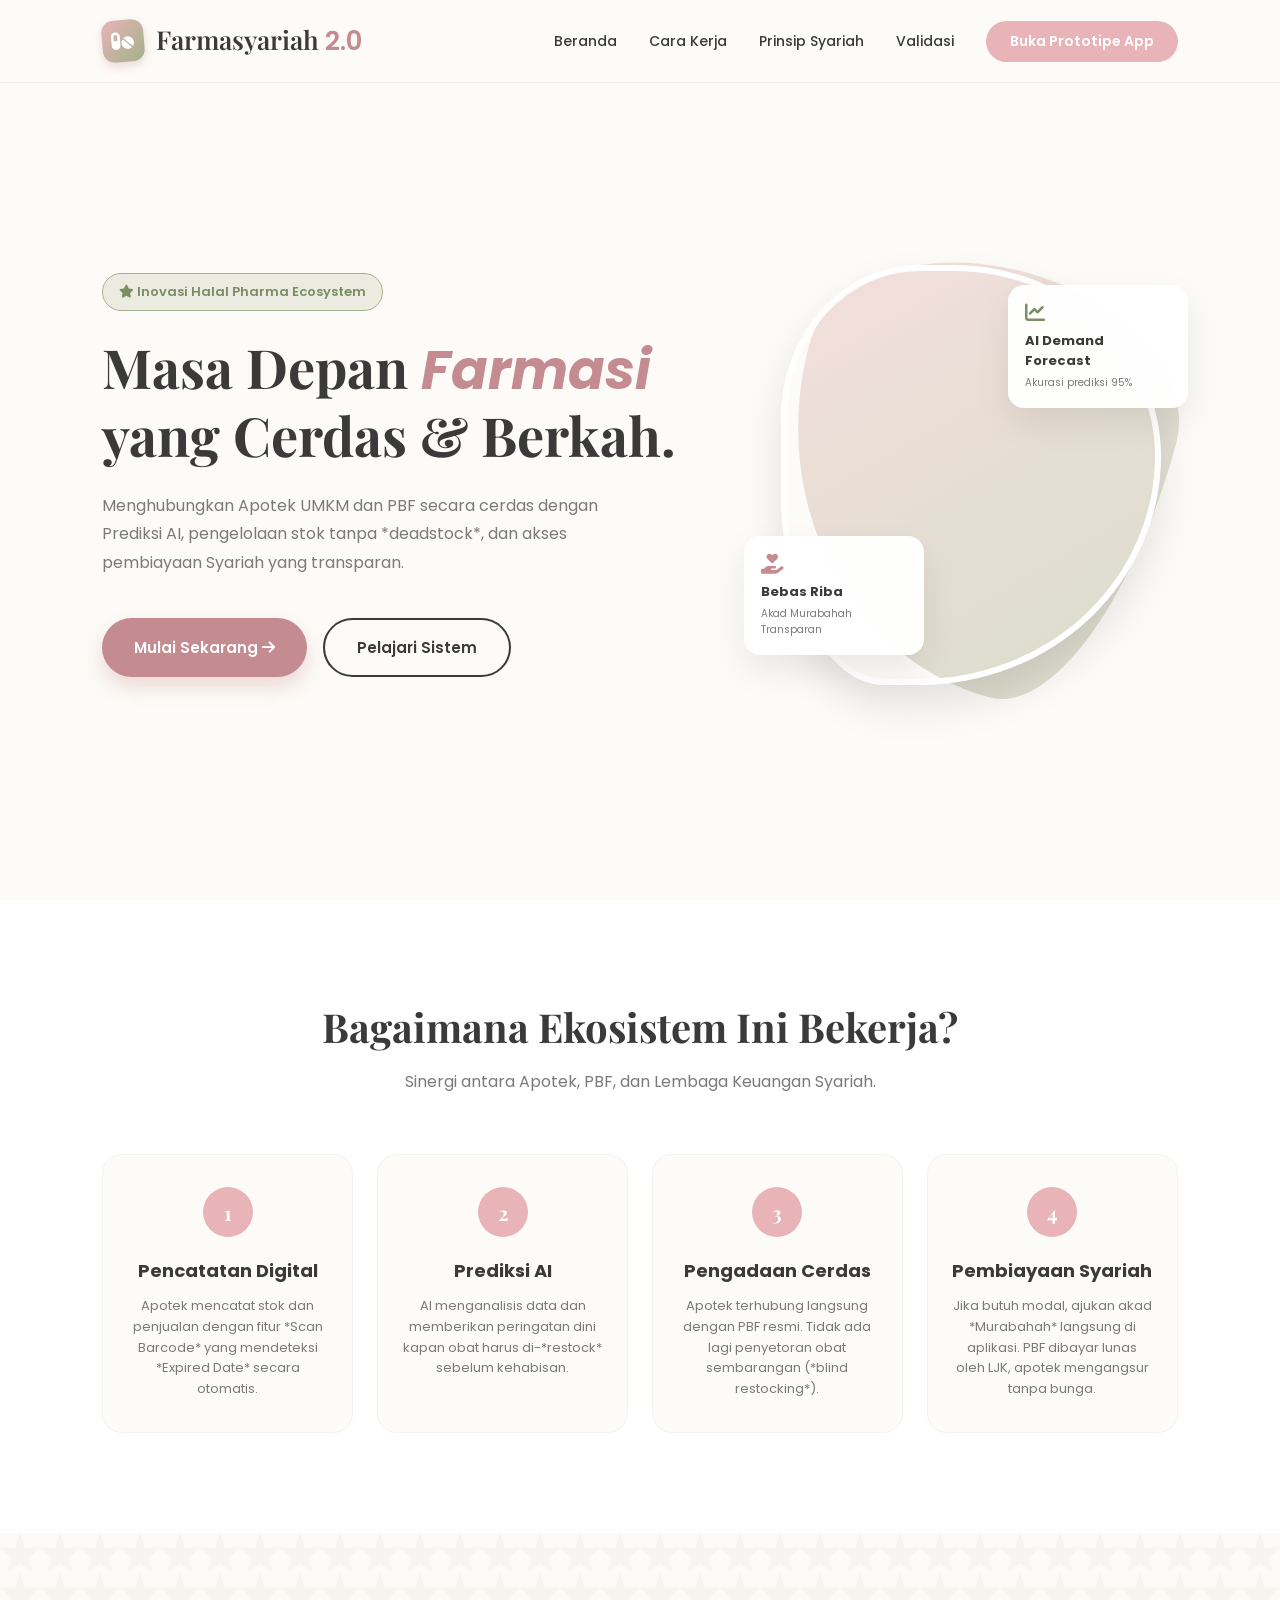
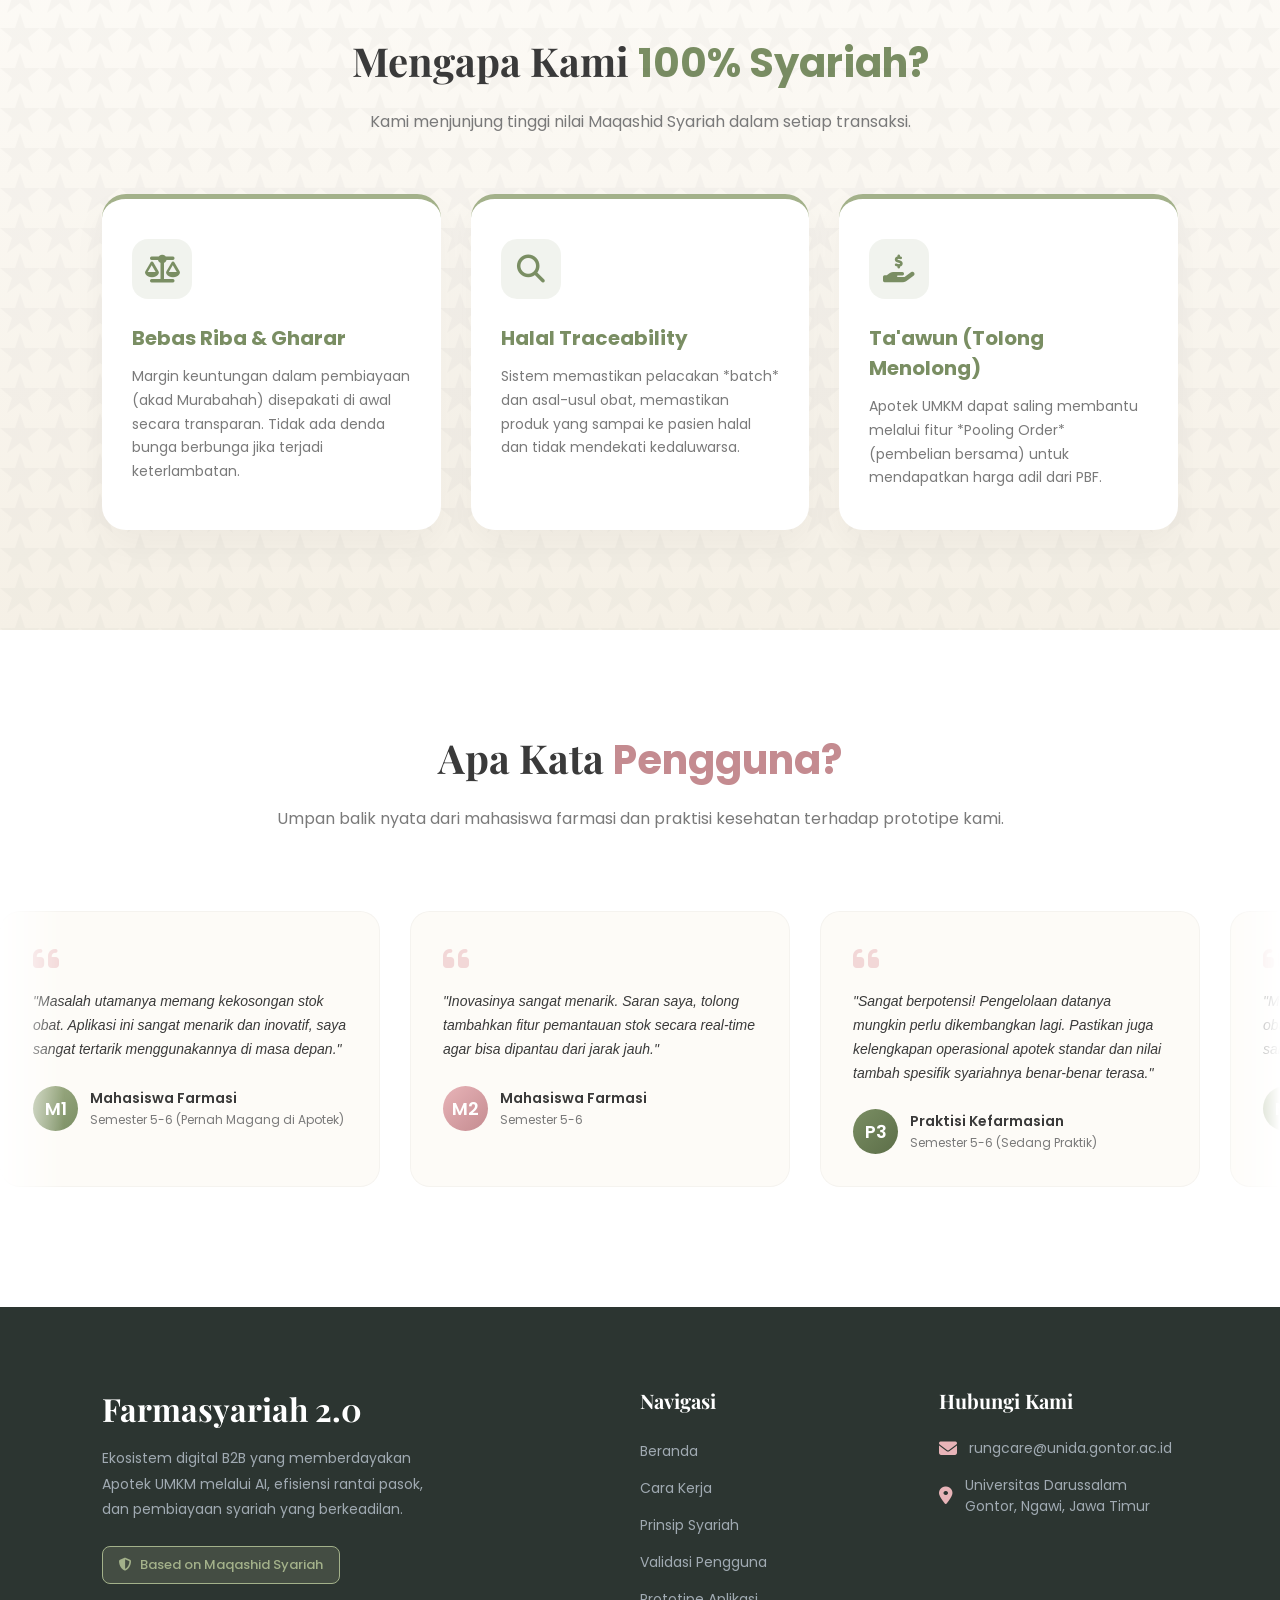
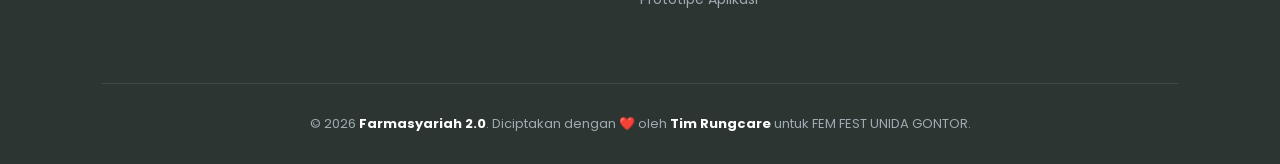
==== commit c5b87b2f: "Update testimoni animasi muter" ====
--- a/index.html
+++ b/index.html
@@ -7,212 +7,7 @@
     <!-- Fonts & Icons -->
     <link href="https://fonts.googleapis.com/css2?family=Playfair+Display:ital,wght@0,600;1,600&family=Poppins:wght@300;400;500;600&display=swap" rel="stylesheet">
     <link rel="stylesheet" href="https://cdnjs.cloudflare.com/ajax/libs/font-awesome/6.4.0/css/all.min.css">
-    <style>
-        :root {
-            --bg-cream: #FDFBF7;
-            --rose: #E8B4B8;
-            --rose-dark: #C48B90;
-            --sage: #A3B18A;
-            --sage-dark: #7A8E63;
-            --dark-footer: #2C3531;
-            --text-dark: #3A3A3A;
-            --text-muted: #7A7A7A;
-            --white: #FFFFFF;
-        }
-
-        * { margin: 0; padding: 0; box-sizing: border-box; font-family: 'Poppins', sans-serif; scroll-behavior: smooth; }
-        body { background-color: var(--bg-cream); color: var(--text-dark); overflow-x: hidden; }
-
-        /* --- ANIMATIONS --- */
-        @keyframes float { 0% { transform: translateY(0px); } 50% { transform: translateY(-10px); } 100% { transform: translateY(0px); } }
-        @keyframes floatSlow { 0% { transform: translateY(0px) rotate(0deg); } 50% { transform: translateY(-15px) rotate(3deg); } 100% { transform: translateY(0px) rotate(0deg); } }
-        @keyframes fadeIn { from { opacity: 0; transform: translateY(20px); } to { opacity: 1; transform: translateY(0); } }
-        
-        .animate-fade { animation: fadeIn 1s ease forwards; opacity: 0; }
-        .delay-1 { animation-delay: 0.3s; }
-        .delay-2 { animation-delay: 0.6s; }
-
-        /* --- NAVBAR & LOGO --- */
-        nav { display: flex; justify-content: space-between; align-items: center; padding: 20px 8%; background: rgba(253, 251, 247, 0.9); backdrop-filter: blur(10px); position: fixed; width: 100%; top: 0; z-index: 100; border-bottom: 1px solid rgba(0,0,0,0.05); }
-        
-        .logo { display: flex; align-items: center; gap: 12px; text-decoration: none; cursor: pointer;}
-        .logo-icon-box { background: linear-gradient(135deg, var(--rose) 0%, var(--sage) 100%); width: 42px; height: 42px; border-radius: 12px; display: flex; justify-content: center; align-items: center; color: white; font-size: 20px; box-shadow: 0 4px 10px rgba(196, 139, 144, 0.3); transform: rotate(-5deg); transition: 0.3s; }
-        .logo:hover .logo-icon-box { transform: rotate(0deg) scale(1.05); }
-        .logo-text { font-family: 'Playfair Display', serif; font-size: 26px; font-weight: 600; color: var(--text-dark); }
-        
-        .nav-links { display: flex; gap: 32px; align-items: center; }
-        .nav-links a { text-decoration: none; color: var(--text-dark); font-weight: 500; font-size: 14px; transition: 0.3s; cursor: pointer;}
-        .nav-links a:hover { color: var(--rose-dark); }
-        .btn-nav { background: var(--rose); color: white; padding: 10px 24px; border-radius: 30px; font-weight: 600; transition: 0.3s; border: none; cursor: pointer; font-size: 14px; }
-        .btn-nav:hover { background: var(--rose-dark); transform: translateY(-2px); box-shadow: 0 5px 15px rgba(232,180,184,0.4); }
-
-        /* --- LANDING PAGE STYLES --- */
-        #landing-page { display: block; }
-        #beranda { min-height: 100vh; display: flex; align-items: center; padding: 100px 8% 50px; position: relative; }
-        .hero-content { flex: 1.2; padding-right: 40px; z-index: 2; }
-        .hero-badge { display: inline-block; background: rgba(163, 177, 138, 0.2); color: var(--sage-dark); padding: 8px 16px; border-radius: 20px; font-size: 13px; font-weight: 600; margin-bottom: 24px; border: 1px solid var(--sage); }
-        .hero-title { font-family: 'Playfair Display', serif; font-size: 54px; line-height: 1.2; margin-bottom: 24px; }
-        .hero-title span { color: var(--rose-dark); font-style: italic; }
-        .hero-desc { font-size: 16px; color: var(--text-muted); line-height: 1.8; margin-bottom: 40px; max-width: 500px; }
-        .hero-btns { display: flex; gap: 16px; }
-        .btn-primary { background: var(--rose-dark); color: white; padding: 16px 32px; border-radius: 30px; border: none; font-weight: 600; cursor: pointer; transition: 0.3s; font-size: 15px; box-shadow: 0 10px 20px rgba(196, 139, 144, 0.3); }
-        .btn-primary:hover { transform: translateY(-3px); box-shadow: 0 15px 25px rgba(196, 139, 144, 0.4); }
-        .btn-outline { background: transparent; color: var(--text-dark); padding: 16px 32px; border-radius: 30px; border: 2px solid var(--text-dark); font-weight: 600; cursor: pointer; transition: 0.3s; font-size: 15px; }
-        .btn-outline:hover { background: var(--text-dark); color: white; }
-
-        .hero-image { flex: 0.8; position: relative; display: flex; justify-content: center; align-items: center; }
-        .blob-image { width: 380px; height: 420px; border-radius: 40% 60% 70% 30% / 40% 50% 60% 50%; background-image: url('https://images.unsplash.com/photo-1576602976047-174e57a47881?ixlib=rb-4.0.3&auto=format&fit=crop&w=800&q=80'); background-size: cover; background-position: center; box-shadow: 0 20px 40px rgba(0,0,0,0.1); border: 6px solid var(--white); animation: float 6s ease-in-out infinite; position: relative; z-index: 2; }
-        .blob-bg { width: 380px; height: 420px; background: linear-gradient(135deg, rgba(232,180,184,0.4) 0%, rgba(163,177,138,0.4) 100%); border-radius: 50% 50% 30% 70% / 30% 30% 70% 70%; position: absolute; z-index: 1; transform: rotate(15deg); }
-        .floating-card { background: rgba(255,255,255,0.95); backdrop-filter: blur(10px); padding: 16px; border-radius: 16px; box-shadow: 0 15px 35px rgba(0,0,0,0.08); position: absolute; border: 1px solid rgba(255,255,255,0.5); z-index: 10; width: 180px;}
-        .fc-1 { top: 20px; right: -10px; animation: floatSlow 5s ease-in-out infinite; }
-        .fc-2 { bottom: 30px; left: -20px; animation: floatSlow 7s ease-in-out infinite reverse; }
-        
-        #cara-kerja { padding: 100px 8%; background: var(--white); text-align: center; }
-        .section-title { font-family: 'Playfair Display', serif; font-size: 40px; margin-bottom: 16px; color: var(--text-dark); }
-        .section-subtitle { color: var(--text-muted); margin-bottom: 60px; font-size: 16px; }
-        .steps-container { display: grid; grid-template-columns: repeat(4, 1fr); gap: 24px; }
-        .step-card { padding: 32px 24px; background: var(--bg-cream); border-radius: 20px; border: 1px solid rgba(0,0,0,0.03); transition: 0.3s; position: relative; }
-        .step-card:hover { transform: translateY(-10px); box-shadow: 0 20px 40px rgba(0,0,0,0.05); border-color: var(--rose); }
-        .step-num { width: 50px; height: 50px; background: var(--rose); color: white; border-radius: 50%; display: flex; justify-content: center; align-items: center; font-size: 20px; font-weight: bold; margin: 0 auto 20px; font-family: 'Playfair Display', serif; }
-        .step-card h3 { font-size: 18px; margin-bottom: 12px; }
-        .step-card p { font-size: 13px; color: var(--text-muted); line-height: 1.6; }
-
-        #syariah { padding: 100px 8%; background: linear-gradient(180deg, var(--bg-cream) 0%, #F5F0E6 100%); text-align: center; position: relative; }
-        .islamic-pattern { position: absolute; top: 0; left: 0; width: 100%; height: 100%; opacity: 0.03; background-image: url('data:image/svg+xml;utf8,<svg width="40" height="40" viewBox="0 0 40 40" xmlns="http://www.w3.org/2000/svg"><path d="M20 0l5 15h15L28 25l5 15-13-10-13 10 5-15L0 15h15z" fill="%233A3A3A"/></svg>'); pointer-events: none; }
-        .syariah-grid { display: grid; grid-template-columns: repeat(3, 1fr); gap: 30px; margin-top: 50px; position: relative; z-index: 2; }
-        .syariah-card { background: var(--white); padding: 40px 30px; border-radius: 24px; border-top: 5px solid var(--sage); box-shadow: 0 15px 35px rgba(0,0,0,0.04); text-align: left; transition: 0.3s; }
-        .syariah-card:hover { transform: scale(1.03); }
-        .syariah-icon { width: 60px; height: 60px; background: rgba(163, 177, 138, 0.15); color: var(--sage-dark); border-radius: 16px; display: flex; justify-content: center; align-items: center; font-size: 28px; margin-bottom: 24px; }
-        .syariah-card h3 { font-size: 20px; margin-bottom: 12px; color: var(--sage-dark); }
-        .syariah-card p { font-size: 14px; color: var(--text-muted); line-height: 1.7; }
-
-        footer { background: var(--dark-footer); color: var(--bg-cream); padding: 80px 8% 30px; position: relative; }
-        .footer-grid { display: grid; grid-template-columns: 2fr 1fr 1fr; gap: 60px; margin-bottom: 60px; }
-        .footer-brand h2 { font-family: 'Playfair Display', serif; font-size: 32px; margin-bottom: 16px; color: var(--white); }
-        .footer-brand p { font-size: 14px; color: #A0AAB2; line-height: 1.8; max-width: 350px; margin-bottom: 24px; }
-        .sharia-badge { display: inline-flex; align-items: center; gap: 8px; background: rgba(163, 177, 138, 0.2); padding: 8px 16px; border-radius: 8px; font-size: 13px; font-weight: 500; color: var(--sage); border: 1px solid var(--sage); }
-        .footer-links h4, .footer-contact h4 { font-family: 'Playfair Display', serif; font-size: 20px; margin-bottom: 24px; color: var(--white); }
-        .footer-links ul { list-style: none; }
-        .footer-links li { margin-bottom: 12px; }
-        .footer-links a { color: #A0AAB2; text-decoration: none; font-size: 14px; transition: 0.3s; cursor: pointer;}
-        .footer-links a:hover { color: var(--rose); padding-left: 5px; }
-        .footer-contact p { font-size: 14px; color: #A0AAB2; margin-bottom: 16px; display: flex; align-items: center; gap: 12px; }
-        .footer-contact i { color: var(--rose); font-size: 18px; }
-        .footer-bottom { border-top: 1px solid rgba(255,255,255,0.1); padding-top: 30px; text-align: center; font-size: 13px; color: #A0AAB2; }
-        .footer-bottom b { color: var(--white); }
-
-        /* ============================================== */
-        /* HALAMAN LOGIN (MOCKUP)                         */
-        /* ============================================== */
-        #login-screen {
-            display: flex;
-            justify-content: center;
-            align-items: center;
-            min-height: 100vh;
-            padding: 120px 20px 50px;
-            background: linear-gradient(135deg, rgba(253,251,247,1) 0%, rgba(232,180,184,0.2) 100%);
-        }
-        .login-card {
-            background: var(--white);
-            padding: 40px;
-            border-radius: 24px;
-            box-shadow: 0 20px 50px rgba(0,0,0,0.1);
-            width: 400px;
-            max-width: 100%;
-            text-align: center;
-            border: 1px solid var(--rose);
-            position: relative;
-        }
-        .login-card .logo-icon-box { width: 60px; height: 60px; font-size: 30px; margin: 0 auto 16px; border-radius: 16px; }
-        .login-card h2 { font-family: 'Playfair Display', serif; font-size: 28px; margin-bottom: 8px; }
-        .login-card p { font-size: 14px; color: var(--text-muted); margin-bottom: 32px; }
-        
-        .input-group { text-align: left; margin-bottom: 20px; }
-        .input-group label { font-size: 13px; font-weight: 600; color: var(--text-dark); margin-bottom: 8px; display: block; }
-        .input-group input, .input-group select { width: 100%; padding: 14px; border: 1px solid #DDD; border-radius: 12px; font-family: 'Poppins', sans-serif; font-size: 14px; outline: none; transition: 0.3s; background: #FAFAFA;}
-        .input-group input:focus, .input-group select:focus { border-color: var(--rose); box-shadow: 0 0 0 3px rgba(232,180,184,0.2); }
-        
-        .btn-login { width: 100%; padding: 16px; background: var(--rose-dark); color: white; border: none; border-radius: 12px; font-weight: 600; font-size: 15px; cursor: pointer; transition: 0.3s; margin-top: 10px; box-shadow: 0 10px 20px rgba(196, 139, 144, 0.3);}
-        .btn-login:hover { background: var(--rose); transform: translateY(-2px); }
-
-        /* ============================================== */
-        /* APP SECTION (DASHBOARD)                        */
-        /* ============================================== */
-        #app-section { display: none; padding: 100px 8% 50px; background: var(--bg-cream); min-height: 100vh; }
-        
-        .dash-container { background: var(--white); border-radius: 24px; box-shadow: 0 20px 50px rgba(0,0,0,0.08); overflow: hidden; display: flex; height: 80vh; }
-        
-        /* SIDEBAR */
-        .dash-sidebar { width: 250px; background: #F9F9F9; border-right: 1px solid #EEE; padding: 24px 16px; display: flex; flex-direction: column; }
-        .dash-nav-item { display: flex; align-items: center; gap: 12px; padding: 14px; border-radius: 12px; color: var(--text-muted); cursor: pointer; font-size: 14px; font-weight: 500; margin-bottom: 8px; transition: 0.2s; }
-        .dash-nav-item:hover { background: rgba(232, 180, 184, 0.1); color: var(--rose-dark); }
-        .dash-nav-item.active { background: var(--rose); color: white; }
-        
-        /* LOGOUT BUTTON */
-        .btn-logout { margin-top: auto; background: transparent; border: 1px solid #DDD; color: var(--text-muted); padding: 12px; border-radius: 10px; font-weight: 600; cursor: pointer; transition: 0.3s; display: flex; align-items: center; justify-content: center; gap: 8px; }
-        .btn-logout:hover { background: #FEE2E2; color: #DC2626; border-color: #FCA5A5; }
-
-        .dash-main { flex: 1; padding: 32px; overflow-y: auto; background: #FDFDFD; }
-        .dash-header { display: flex; justify-content: space-between; align-items: center; margin-bottom: 32px; }
-        .dash-header h2 { font-family: 'Playfair Display', serif; font-size: 28px; }
-
-        .card { background: var(--white); border: 1px solid #EEE; border-radius: 16px; padding: 24px; box-shadow: 0 4px 15px rgba(0,0,0,0.02); margin-bottom: 24px; }
-        .forecast-heading { display: flex; justify-content: space-between; align-items: center; gap: 16px; margin-bottom: 16px; }
-        .forecast-heading h3 { font-size: 16px; margin-bottom: 4px; }
-        .forecast-heading p, .forecast-note { color: var(--text-muted); font-size: 12px; }
-        .forecast-chart-wrap { width: 100%; overflow-x: auto; }
-        .forecast-chart { display: block; width: 100%; height: auto; }
-        .forecast-chart .chart-grid { stroke: #EEE; stroke-width: 1; }
-        .forecast-chart .chart-axis { stroke: #AAA; stroke-width: 1.5; }
-        .forecast-chart .chart-label { fill: var(--text-muted); font-size: 14px; }
-        .forecast-chart .historical-line, .forecast-chart .forecast-line { fill: none; stroke-width: 3; stroke-linecap: round; stroke-linejoin: round; }
-        .forecast-chart .historical-line { stroke: var(--sage-dark); }
-        .forecast-chart .forecast-line { stroke: var(--rose-dark); stroke-dasharray: 7 6; }
-        .forecast-chart .historical-point { fill: var(--sage-dark); }
-        .forecast-chart .forecast-point { fill: var(--white); stroke: var(--rose-dark); stroke-width: 3; }
-        .forecast-legend { display: flex; flex-wrap: wrap; gap: 20px; margin: 12px 0; color: var(--text-muted); font-size: 12px; }
-        .forecast-legend span { display: inline-flex; align-items: center; gap: 8px; }
-        .legend-dot { width: 10px; height: 10px; border-radius: 50%; background: var(--sage-dark); }
-        .legend-dash { width: 18px; border-top: 2px dashed var(--rose-dark); }
-        .forecast-note { margin-top: 8px; }
-        table { width: 100%; border-collapse: collapse; text-align: left; }
-        th { padding: 12px; font-size: 12px; color: var(--text-muted); border-bottom: 2px solid #EEE; text-transform: uppercase; }
-        td { padding: 16px 12px; font-size: 14px; border-bottom: 1px solid #F5F5F5; }
-        
-        .btn-aesthetic { background: var(--sage); color: white; padding: 10px 20px; border-radius: 10px; border: none; font-weight: 600; cursor: pointer; transition: 0.2s; font-size: 13px; }
-        .btn-aesthetic:hover { background: var(--sage-dark); }
-        .btn-rose { background: var(--rose); color: white; padding: 10px 20px; border-radius: 10px; border: none; font-weight: 600; cursor: pointer; transition: 0.2s; font-size: 13px; }
-        .btn-rose:hover { background: var(--rose-dark); }
-
-        .badge { padding: 6px 12px; border-radius: 20px; font-size: 11px; font-weight: 600; }
-        .badge-red { background: rgba(239, 68, 68, 0.1); color: #DC2626; }
-        .badge-green { background: rgba(16, 185, 129, 0.1); color: #059669; }
-        .badge-blue { background: rgba(59, 130, 246, 0.1); color: #2563EB; }
-
-        /* VIEWS */
-        .app-view { display: none; animation: fadeIn 0.4s ease; }
-        .app-view.active { display: block; }
-
-        /* --- SURAT AKAD MURABAHAH --- */
-        .akad-paper { background: #FFF; border: 1px solid #DDD; padding: 40px; border-radius: 8px; font-family: 'Times New Roman', Times, serif; font-size: 15px; line-height: 1.6; color: #000; box-shadow: 0 10px 30px rgba(0,0,0,0.1); max-height: 60vh; overflow-y: auto;}
-        .akad-paper h3 { text-align: center; margin-bottom: 20px; font-weight: bold; font-size: 18px;}
-        .akad-paper p { margin-bottom: 12px; text-align: justify;}
-        .akad-paper table { width: 100%; margin: 20px 0; border-collapse: collapse; }
-        .akad-paper td { padding: 8px; border: none; font-size: 14px; }
-        .signature-pad { border: 2px dashed #CCC; padding: 20px; text-align: center; margin-top: 20px; background: #FAFAFA; border-radius: 8px;}
-
-        .scan-box { text-align: center; padding: 40px; border: 2px dashed var(--rose); border-radius: 16px; background: rgba(232, 180, 184, 0.05); position: relative; }
-        .scan-line { position: absolute; top: 0; left: 0; width: 100%; height: 2px; background: var(--rose-dark); animation: scanAnim 2s infinite linear; display: none; }
-        @keyframes scanAnim { 0% { top: 0; } 50% { top: 100%; } 100% { top: 0; } }
-
-        .modal-overlay { position: fixed; top: 0; left: 0; right: 0; bottom: 0; background: rgba(0,0,0,0.6); backdrop-filter: blur(5px); display: flex; justify-content: center; align-items: center; z-index: 1000; opacity: 0; pointer-events: none; transition: 0.3s; }
-        .modal-overlay.active { opacity: 1; pointer-events: all; }
-        .modal { background: var(--white); border-radius: 16px; padding: 30px; width: 700px; max-width: 90%; text-align: center; transform: translateY(20px); transition: 0.3s; }
-        .modal-overlay.active .modal { transform: translateY(0); }
-
-        #toast { position: fixed; bottom: 30px; right: 30px; background: var(--sage-dark); color: white; padding: 16px 24px; border-radius: 12px; font-weight: 500; display: flex; align-items: center; gap: 12px; transform: translateY(100px); opacity: 0; transition: all 0.4s; z-index: 999; }
-        #toast.show { transform: translateY(0); opacity: 1; }
-    </style>
+    <link rel="stylesheet" href="css/style.css">
 </head>
 <body>
 
@@ -226,6 +21,7 @@
             <a onclick="closeApp()">Beranda</a>
             <a href="#cara-kerja" onclick="closeApp()">Cara Kerja</a>
             <a href="#syariah" onclick="closeApp()">Prinsip Syariah</a>
+            <a href="#testimoni" onclick="closeApp()">Validasi</a>
             <button class="btn-nav" onclick="openApp()">Buka Prototipe App</button>
         </div>
     </nav>
@@ -311,6 +107,94 @@
             </div>
         </section>
 
+        <!-- ============================================== -->
+        <!-- TESTIMONI SECTION (MARQUEE JALAN MUTER)        -->
+        <!-- ============================================== -->
+        <section id="testimoni">
+            <div class="testi-header">
+                <h2 class="section-title">Apa Kata <span style="color: var(--rose-dark);">Pengguna?</span></h2>
+                <p class="section-subtitle">Umpan balik nyata dari mahasiswa farmasi dan praktisi kesehatan terhadap prototipe kami.</p>
+            </div>
+            
+            <div class="marquee-container">
+                <div class="marquee-track">
+                    <!-- SET 1 -->
+                    <div class="testi-card">
+                        <i class="fa-solid fa-quote-left quote-icon"></i>
+                        <p class="testi-text">"Masalah utamanya memang kekosongan stok obat. Aplikasi ini sangat menarik dan inovatif, saya sangat tertarik menggunakannya di masa depan."</p>
+                        <div class="testi-user">
+                            <div class="testi-avatar">M1</div>
+                            <div class="testi-info">
+                                <h4>Mahasiswa Farmasi</h4>
+                                <p>Semester 5-6 (Pernah Magang di Apotek)</p>
+                            </div>
+                        </div>
+                    </div>
+                    
+                    <div class="testi-card">
+                        <i class="fa-solid fa-quote-left quote-icon"></i>
+                        <p class="testi-text">"Inovasinya sangat menarik. Saran saya, tolong tambahkan fitur pemantauan stok secara real-time agar bisa dipantau dari jarak jauh."</p>
+                        <div class="testi-user">
+                            <div class="testi-avatar" style="background: linear-gradient(135deg, var(--rose) 0%, var(--rose-dark) 100%);">M2</div>
+                            <div class="testi-info">
+                                <h4>Mahasiswa Farmasi</h4>
+                                <p>Semester 5-6</p>
+                            </div>
+                        </div>
+                    </div>
+
+                    <div class="testi-card">
+                        <i class="fa-solid fa-quote-left quote-icon"></i>
+                        <p class="testi-text">"Sangat berpotensi! Pengelolaan datanya mungkin perlu dikembangkan lagi. Pastikan juga kelengkapan operasional apotek standar dan nilai tambah spesifik syariahnya benar-benar terasa."</p>
+                        <div class="testi-user">
+                            <div class="testi-avatar" style="background: linear-gradient(135deg, #7A8E63 0%, #5C6E48 100%);">P3</div>
+                            <div class="testi-info">
+                                <h4>Praktisi Kefarmasian</h4>
+                                <p>Semester 5-6 (Sedang Praktik)</p>
+                            </div>
+                        </div>
+                    </div>
+
+                    <!-- SET 2 (DUPLIKAT BIAR MUTERNYA NYAMBUNG) -->
+                    <div class="testi-card">
+                        <i class="fa-solid fa-quote-left quote-icon"></i>
+                        <p class="testi-text">"Masalah utamanya memang kekosongan stok obat. Aplikasi ini sangat menarik dan inovatif, saya sangat tertarik menggunakannya di masa depan."</p>
+                        <div class="testi-user">
+                            <div class="testi-avatar">M1</div>
+                            <div class="testi-info">
+                                <h4>Mahasiswa Farmasi</h4>
+                                <p>Semester 5-6 (Pernah Magang di Apotek)</p>
+                            </div>
+                        </div>
+                    </div>
+                    
+                    <div class="testi-card">
+                        <i class="fa-solid fa-quote-left quote-icon"></i>
+                        <p class="testi-text">"Inovasinya sangat menarik. Saran saya, tolong tambahkan fitur pemantauan stok secara real-time agar bisa dipantau dari jarak jauh."</p>
+                        <div class="testi-user">
+                            <div class="testi-avatar" style="background: linear-gradient(135deg, var(--rose) 0%, var(--rose-dark) 100%);">M2</div>
+                            <div class="testi-info">
+                                <h4>Mahasiswa Farmasi</h4>
+                                <p>Semester 5-6</p>
+                            </div>
+                        </div>
+                    </div>
+
+                    <div class="testi-card">
+                        <i class="fa-solid fa-quote-left quote-icon"></i>
+                        <p class="testi-text">"Sangat berpotensi! Pengelolaan datanya mungkin perlu dikembangkan lagi. Pastikan juga kelengkapan operasional apotek standar dan nilai tambah spesifik syariahnya benar-benar terasa."</p>
+                        <div class="testi-user">
+                            <div class="testi-avatar" style="background: linear-gradient(135deg, #7A8E63 0%, #5C6E48 100%);">P3</div>
+                            <div class="testi-info">
+                                <h4>Praktisi Kefarmasian</h4>
+                                <p>Semester 5-6 (Sedang Praktik)</p>
+                            </div>
+                        </div>
+                    </div>
+                </div>
+            </div>
+        </section>
+
         <footer>
             <div class="footer-grid">
                 <div class="footer-brand">
@@ -326,6 +210,7 @@
                         <li><a onclick="closeApp()">Beranda</a></li>
                         <li><a href="#cara-kerja" onclick="closeApp()">Cara Kerja</a></li>
                         <li><a href="#syariah" onclick="closeApp()">Prinsip Syariah</a></li>
+                        <li><a href="#testimoni" onclick="closeApp()">Validasi Pengguna</a></li>
                         <li><a onclick="openApp()">Prototipe Aplikasi</a></li>
                     </ul>
                 </div>
@@ -342,8 +227,11 @@
     </div>
 
     <!-- ============================================== -->
-    <!-- LOGIN SCREEN                                   -->
+    <!-- LOGIN SCREEN & DASHBOARD (TIDAK DIUBAH)        -->
     <!-- ============================================== -->
+    <!-- (Kode Login Screen & Dashboard tetap sama persis seperti sebelumnya) -->
+    
+    <!-- LOGIN SCREEN -->
     <div id="login-screen" style="display: none;">
         <div class="login-card">
             <div class="logo-icon-box"><i class="fa-solid fa-pills"></i></div>
@@ -358,7 +246,6 @@
                 </select>
             </div>
 
-            <!-- LABEL INI YANG BAKAL BERUBAH -->
             <div class="input-group">
                 <label id="label-nama-user">Nama Pengguna / Apoteker</label>
                 <input type="text" id="input-nama-user" value="Apoteker Imtiyaz">
@@ -373,13 +260,9 @@
         </div>
     </div>
 
-    <!-- ============================================== -->
-    <!-- APP SECTION (DASHBOARD)                        -->
-    <!-- ============================================== -->
+    <!-- APP SECTION (DASHBOARD) -->
     <div id="app-section">
-        
         <div class="dash-container">
-            
             <!-- SIDEBAR -->
             <div class="dash-sidebar">
                 <div class="logo" style="margin-bottom: 32px;">
@@ -387,47 +270,26 @@
                     <div class="logo-text" style="font-size: 18px;">Farmasyariah</div>
                 </div>
                 
-                <!-- MENU APOTEK -->
                 <div id="menu-apotek" style="display: none;">
-                    <div class="dash-nav-item active" onclick="switchAppView('scan', this)">
-                        <i class="fa-solid fa-barcode"></i> 1. Scan & Expired
-                    </div>
-                    <div class="dash-nav-item" onclick="switchAppView('restock', this)">
-                        <i class="fa-solid fa-robot"></i> 2. Smart Restock (AI)
-                    </div>
-                    <div class="dash-nav-item" onclick="switchAppView('financing', this)">
-                        <i class="fa-solid fa-file-signature"></i> 3. Akad Murabahah
-                    </div>
-                </div>
-
-                <!-- MENU PBF -->
+                    <div class="dash-nav-item active" onclick="switchAppView('scan', this)"><i class="fa-solid fa-barcode"></i> 1. Scan & Expired</div>
+                    <div class="dash-nav-item" onclick="switchAppView('restock', this)"><i class="fa-solid fa-robot"></i> 2. Smart Restock (AI)</div>
+                    <div class="dash-nav-item" onclick="switchAppView('financing', this)"><i class="fa-solid fa-file-signature"></i> 3. Akad Murabahah</div>
+                </div>
+
                 <div id="menu-pbf" style="display: none;">
-                    <div class="dash-nav-item active" onclick="switchAppView('pbf', this)">
-                        <i class="fa-solid fa-boxes-packing"></i> Pesanan & Retur
-                    </div>
-                    <div class="dash-nav-item" onclick="switchAppView('pbf-akad', this)">
-                        <i class="fa-solid fa-file-contract"></i> Arsip Akad
-                    </div>
-                    <div class="dash-nav-item" onclick="switchAppView('pbf-riwayat', this)">
-                        <i class="fa-solid fa-clock-rotate-left"></i> Riwayat Transaksi
-                    </div>
-                </div>
-
-                <!-- TOMBOL LOGOUT -->
-                <button class="btn-logout" onclick="logout()">
-                    <i class="fa-solid fa-arrow-right-from-bracket"></i> Keluar (Logout)
-                </button>
+                    <div class="dash-nav-item active" onclick="switchAppView('pbf', this)"><i class="fa-solid fa-boxes-packing"></i> Pesanan & Retur</div>
+                    <div class="dash-nav-item" onclick="switchAppView('pbf-akad', this)"><i class="fa-solid fa-file-contract"></i> Arsip Akad</div>
+                    <div class="dash-nav-item" onclick="switchAppView('pbf-riwayat', this)"><i class="fa-solid fa-clock-rotate-left"></i> Riwayat Transaksi</div>
+                </div>
+
+                <button class="btn-logout" onclick="logout()"><i class="fa-solid fa-arrow-right-from-bracket"></i> Keluar (Logout)</button>
             </div>
 
             <!-- MAIN CONTENT -->
             <div class="dash-main">
-                
                 <!-- VIEWS APOTEK -->
                 <div id="app-view-scan" class="app-view">
-                    <div class="dash-header">
-                        <h2>Scan Barcode & Deteksi Expired</h2>
-                        <span class="badge badge-green">Kamera Aktif</span>
-                    </div>
+                    <div class="dash-header"><h2>Scan Barcode & Deteksi Expired</h2><span class="badge badge-green">Kamera Aktif</span></div>
                     <div class="card">
                         <div class="scan-box">
                             <div class="scan-line" id="scan-line"></div>
@@ -449,84 +311,19 @@
                 </div>
 
                 <div id="app-view-restock" class="app-view">
-                    <div class="dash-header">
-                        <h2>Smart Restock (AI)</h2>
-                        <span class="badge badge-yellow">AI Aktif</span>
-                    </div>
-                    <div class="card">
-                        <div class="forecast-heading">
-                            <div>
-                                <h3>Prediksi Permintaan Paracetamol 500mg</h3>
-                                <p>Tren penjualan dan estimasi kebutuhan per minggu</p>
-                            </div>
-                            <span class="badge badge-blue">Data simulasi</span>
-                        </div>
-                        <div class="forecast-chart-wrap">
-                            <svg class="forecast-chart" viewBox="0 0 600 300" role="img" aria-labelledby="forecast-title forecast-description">
-                                <title id="forecast-title">Grafik prediksi permintaan Paracetamol 500mg</title>
-                                <desc id="forecast-description">Penjualan historis empat minggu terakhir dan prediksi permintaan untuk dua minggu berikutnya, dalam box per minggu.</desc>
-                                <g class="chart-grid">
-                                    <line x1="58" y1="230" x2="550" y2="230"></line>
-                                    <line x1="58" y1="170" x2="550" y2="170"></line>
-                                    <line x1="58" y1="110" x2="550" y2="110"></line>
-                                    <line x1="58" y1="50" x2="550" y2="50"></line>
-                                </g>
-                                <g class="chart-label" text-anchor="end">
-                                    <text x="48" y="234">0</text>
-                                    <text x="48" y="174">10</text>
-                                    <text x="48" y="114">20</text>
-                                    <text x="48" y="54">30</text>
-                                </g>
-                                <g class="chart-label" text-anchor="middle">
-                                    <text x="58" y="258">Minggu 1</text>
-                                    <text x="156" y="258">Minggu 2</text>
-                                    <text x="254" y="258">Minggu 3</text>
-                                    <text x="352" y="258">Minggu 4</text>
-                                    <text x="450" y="258">Minggu 5</text>
-                                    <text x="550" y="258">Minggu 6</text>
-                                    <text x="304" y="288">Periode</text>
-                                </g>
-                                <line class="chart-axis" x1="58" y1="50" x2="58" y2="230"></line>
-                                <line class="chart-axis" x1="58" y1="230" x2="550" y2="230"></line>
-                                <polyline class="historical-line" points="58,146 156,128 254,152 352,110"></polyline>
-                                <polyline class="forecast-line" points="352,110 450,92 550,68"></polyline>
-                                <g>
-                                    <circle class="historical-point" cx="58" cy="146" r="5"></circle>
-                                    <circle class="historical-point" cx="156" cy="128" r="5"></circle>
-                                    <circle class="historical-point" cx="254" cy="152" r="5"></circle>
-                                    <circle class="historical-point" cx="352" cy="110" r="5"></circle>
-                                    <circle class="forecast-point" cx="450" cy="92" r="5"></circle>
-                                    <circle class="forecast-point" cx="550" cy="68" r="5"></circle>
-                                </g>
-                            </svg>
-                        </div>
-                        <div class="forecast-legend">
-                            <span><i class="legend-dot"></i> Penjualan aktual</span>
-                            <span><i class="legend-dash"></i> Prediksi AI</span>
-                        </div>
-                        <p class="forecast-note">Sumbu vertikal: jumlah box terjual. Angka pada grafik hanya contoh untuk prototipe.</p>
-                    </div>
+                    <div class="dash-header"><h2>Smart Restock (AI)</h2><span class="badge badge-yellow">AI Aktif</span></div>
                     <div class="card">
                         <table>
-                            <thead>
-                                <tr><th>Obat</th><th>Sisa</th><th>Prediksi Habis</th><th>Aksi</th></tr>
-                            </thead>
+                            <thead><tr><th>Obat</th><th>Sisa</th><th>Prediksi Habis</th><th>Aksi</th></tr></thead>
                             <tbody>
-                                <tr>
-                                    <td>Paracetamol 500mg</td>
-                                    <td><span class="badge badge-red">5 Box</span></td>
-                                    <td>3 Hari Lagi</td>
-                                    <td><button class="btn-rose" onclick="openAkad()">Buat Akad Pembiayaan</button></td>
-                                </tr>
+                                <tr><td>Paracetamol 500mg</td><td><span class="badge badge-red">5 Box</span></td><td>3 Hari Lagi</td><td><button class="btn-rose" onclick="openAkad()">Buat Akad Pembiayaan</button></td></tr>
                             </tbody>
                         </table>
                     </div>
                 </div>
 
                 <div id="app-view-financing" class="app-view">
-                    <div class="dash-header">
-                        <h2>Akad Murabahah</h2>
-                    </div>
+                    <div class="dash-header"><h2>Akad Murabahah</h2></div>
                     <div class="card" id="financing-form">
                         <p style="font-size: 14px; margin-bottom: 24px;">Silakan periksa detail pengadaan obat di bawah ini. Jika setuju, klik tombol untuk melihat draf Surat Akad.</p>
                         <div style="background: rgba(232, 180, 184, 0.1); padding: 20px; border-radius: 12px; margin-bottom: 24px; border: 1px solid var(--rose);">
@@ -544,100 +341,46 @@
 
                 <!-- VIEWS PBF -->
                 <div id="app-view-pbf" class="app-view">
-                    <div class="dash-header">
-                        <h2>Pesanan & Retur Masuk</h2>
-                        <span class="badge badge-green">Real-time</span>
-                    </div>
+                    <div class="dash-header"><h2>Pesanan & Retur Masuk</h2><span class="badge badge-green">Real-time</span></div>
                     <div class="card">
                         <table>
-                            <thead>
-                                <tr><th>Dari Apotek</th><th>Jenis</th><th>Detail Obat</th><th>Status</th><th>Aksi</th></tr>
-                            </thead>
+                            <thead><tr><th>Dari Apotek</th><th>Jenis</th><th>Detail Obat</th><th>Status</th><th>Aksi</th></tr></thead>
                             <tbody>
-                                <tr>
-                                    <td id="pbf-nama-apotek">Apotek Sehat</td>
-                                    <td><span class="badge badge-blue">Restock Syariah</span></td>
-                                    <td>Paracetamol (10 Box)</td>
-                                    <td>Perlu Dikirim</td>
-                                    <td><button class="btn-aesthetic" onclick="showToast('Pesanan diproses PBF!')">Kirim Barang</button></td>
-                                </tr>
-                                <tr>
-                                    <td>Apotek Berkah Farma</td>
-                                    <td><span class="badge badge-red">Retur Expired</span></td>
-                                    <td>Vitamin C (5 Box)</td>
-                                    <td>Menunggu Review</td>
-                                    <td><button class="btn-outline" style="padding: 8px 16px; font-size:12px;" onclick="showToast('Retur disetujui!')">Setujui Retur</button></td>
-                                </tr>
+                                <tr><td id="pbf-nama-apotek">Apotek Sehat</td><td><span class="badge badge-blue">Restock Syariah</span></td><td>Paracetamol (10 Box)</td><td>Perlu Dikirim</td><td><button class="btn-aesthetic" onclick="showToast('Pesanan diproses PBF!')">Kirim Barang</button></td></tr>
+                                <tr><td>Apotek Berkah Farma</td><td><span class="badge badge-red">Retur Expired</span></td><td>Vitamin C (5 Box)</td><td>Menunggu Review</td><td><button class="btn-outline" style="padding: 8px 16px; font-size:12px;" onclick="showToast('Retur disetujui!')">Setujui Retur</button></td></tr>
                             </tbody>
                         </table>
                     </div>
                 </div>
 
                 <div id="app-view-pbf-akad" class="app-view">
-                    <div class="dash-header">
-                        <h2>Arsip Akad Murabahah Masuk</h2>
-                        <span class="badge badge-green">Terverifikasi</span>
-                    </div>
+                    <div class="dash-header"><h2>Arsip Akad Murabahah Masuk</h2><span class="badge badge-green">Terverifikasi</span></div>
                     <div class="card">
                         <p style="font-size: 13px; color: var(--text-muted); margin-bottom: 16px;">Daftar surat akad dari LJK yang menjamin pembayaran pesanan apotek.</p>
                         <table>
-                            <thead>
-                                <tr><th>Tgl Akad</th><th>No. Akad</th><th>Apotek</th><th>Nilai Pembiayaan</th><th>Status</th></tr>
-                            </thead>
+                            <thead><tr><th>Tgl Akad</th><th>No. Akad</th><th>Apotek</th><th>Nilai Pembiayaan</th><th>Status</th></tr></thead>
                             <tbody>
-                                <tr>
-                                    <td>12 Nov 2026</td>
-                                    <td>002/AKAD-MRB/RUNGCARE/XI/2026</td>
-                                    <td>Apotek Sehat Sejahtera</td>
-                                    <td>Rp 165.000</td>
-                                    <td><span class="badge badge-green">Lunas (via BMT)</span></td>
-                                </tr>
-                                <tr>
-                                    <td>10 Nov 2026</td>
-                                    <td>001/AKAD-MRB/RUNGCARE/XI/2026</td>
-                                    <td>Apotek Berkah Farma</td>
-                                    <td>Rp 450.000</td>
-                                    <td><span class="badge badge-green">Lunas (via BMT)</span></td>
-                                </tr>
+                                <tr><td>12 Nov 2026</td><td>002/AKAD-MRB/RUNGCARE/XI/2026</td><td>Apotek Sehat Sejahtera</td><td>Rp 165.000</td><td><span class="badge badge-green">Lunas (via BMT)</span></td></tr>
+                                <tr><td>10 Nov 2026</td><td>001/AKAD-MRB/RUNGCARE/XI/2026</td><td>Apotek Berkah Farma</td><td>Rp 450.000</td><td><span class="badge badge-green">Lunas (via BMT)</span></td></tr>
                             </tbody>
                         </table>
                     </div>
                 </div>
 
                 <div id="app-view-pbf-riwayat" class="app-view">
-                    <div class="dash-header">
-                        <h2>Riwayat Aktivitas</h2>
-                    </div>
+                    <div class="dash-header"><h2>Riwayat Aktivitas</h2></div>
                     <div class="card">
                         <p style="font-size: 13px; color: var(--text-muted); margin-bottom: 16px;">Log rekam jejak apotek mitra (Pesanan & Retur).</p>
                         <table>
-                            <thead>
-                                <tr><th>Waktu</th><th>Apotek</th><th>Aktivitas</th><th>Keterangan</th></tr>
-                            </thead>
+                            <thead><tr><th>Waktu</th><th>Apotek</th><th>Aktivitas</th><th>Keterangan</th></tr></thead>
                             <tbody>
-                                <tr>
-                                    <td>12 Nov 2026, 17:20</td>
-                                    <td>Apotek Sehat Sejahtera</td>
-                                    <td><span class="badge badge-blue">Order Masuk</span></td>
-                                    <td>Restock Paracetamol (10 Box) via Murabahah</td>
-                                </tr>
-                                <tr>
-                                    <td>12 Nov 2026, 15:10</td>
-                                    <td>Apotek Berkah Farma</td>
-                                    <td><span class="badge badge-red">Pengajuan Retur</span></td>
-                                    <td>Retur Vitamin C Expired (5 Box)</td>
-                                </tr>
-                                <tr>
-                                    <td>10 Nov 2026, 09:00</td>
-                                    <td>Apotek Berkah Farma</td>
-                                    <td><span class="badge badge-blue">Order Masuk</span></td>
-                                    <td>Restock Amoxicillin (20 Box) via Murabahah</td>
-                                </tr>
+                                <tr><td>12 Nov 2026, 17:20</td><td>Apotek Sehat Sejahtera</td><td><span class="badge badge-blue">Order Masuk</span></td><td>Restock Paracetamol (10 Box) via Murabahah</td></tr>
+                                <tr><td>12 Nov 2026, 15:10</td><td>Apotek Berkah Farma</td><td><span class="badge badge-red">Pengajuan Retur</span></td><td>Retur Vitamin C Expired (5 Box)</td></tr>
+                                <tr><td>10 Nov 2026, 09:00</td><td>Apotek Berkah Farma</td><td><span class="badge badge-blue">Order Masuk</span></td><td>Restock Amoxicillin (20 Box) via Murabahah</td></tr>
                             </tbody>
                         </table>
                     </div>
                 </div>
-
             </div>
         </div>
     </div>
@@ -649,33 +392,23 @@
                 <h2 style="font-family:'Playfair Display'; color:var(--rose-dark)">Draf Akad Murabahah</h2>
                 <button onclick="closeModal('modal-akad')" style="background:none; border:none; font-size:20px; cursor:pointer;"><i class="fa-solid fa-xmark"></i></button>
             </div>
-            
             <div class="akad-paper">
                 <h3>AKAD PEMBIAYAAN MURABAHAH (JUAL BELI)<br>Nomor: 002/AKAD-MRB/RUNGCARE/XI/2026</h3>
                 <p><b>Bismillahirrahmanirrahim,</b></p>
                 <p>Pada hari ini, tanggal <b><span id="tanggal-otomatis"></span></b>, bertempat di Ngawi, kami yang bertanda tangan di bawah ini:</p>
-                
                 <p>1. <b>BMT UGT NUSANTARA</b> (Lembaga Keuangan Syariah), berkedudukan di Surabaya. Selanjutnya disebut sebagai <b>PIHAK PERTAMA (Penjual)</b>.</p>
                 <p>2. <b id="akad-nama-apotek">APOTEK SEHAT SEJAHTERA</b>, berkedudukan di Ngawi. Selanjutnya disebut sebagai <b>PIHAK KEDUA (Pembeli)</b>.</p>
-                
                 <p>PIHAK PERTAMA dan PIHAK KEDUA sepakat untuk mengikatkan diri dalam Akad Pembiayaan Murabahah dengan ketentuan sebagai berikut:</p>
-                
                 <p><b>Pasal 1: Objek Akad</b><br>PIHAK PERTAMA menjual kepada PIHAK KEDUA, dan PIHAK KEDUA membeli dari PIHAK PERTAMA, barang berupa Paracetamol 500mg sebanyak 10 Box dari PBF PT. Kimia Farma Trading.</p>
-                
                 <p><b>Pasal 2: Harga Pokok dan Margin</b><br>Harga Pokok Pembelian: <b>Rp 150.000</b>.<br>Margin Keuntungan disepakati: <b>Rp 15.000</b>.<br>Harga Jual Akad Murabahah: <b>Rp 165.000</b>.</p>
-                
                 <p><b>Pasal 3: Pembayaran</b><br>PIHAK KEDUA sepakat melunasi Harga Jual sebesar Rp 165.000 secara angsuran sebanyak 3 kali. Besaran angsuran per bulan adalah <b>Rp 55.000</b>.</p>
-                
                 <p><b>Pasal 4: Bebas Riba</b><br>Akad ini dibuat bebas dari unsur Riba, Gharar, dan Maysir. Denda keterlambatan (jika ada) disalurkan ke Baitul Maal.</p>
-                
                 <p><b>Pasal 5: Ijab Qabul</b><br>PIHAK PERTAMA: <i>"Saya jual barang tersebut kepada Anda dengan harga jual Rp 165.000 dengan angsuran 3 bulan."</i><br>PIHAK KEDUA: <i>"Saya beli barang tersebut dari Anda dengan harga jual Rp 165.000 dengan angsuran 3 bulan. Saya menyetujui."</i></p>
             </div>
-
             <div class="signature-pad" id="signature-area">
                 <p style="color: #888; margin-bottom: 16px;">Silakan bubuhkan tanda tangan digital Anda untuk menyetujui akad ini.</p>
                 <button class="btn-primary" style="padding: 12px 40px;" onclick="signAkad()"><i class="fa-solid fa-pen-nib"></i> Tanda Tangan & Setujui Akad</button>
             </div>
-            
             <div id="signed-area" style="display: none; margin-top: 20px; padding: 20px; background: rgba(16, 185, 129, 0.1); border: 1px solid #10B981; border-radius: 8px;">
                 <h3 style="color: #10B981; margin-bottom: 8px;"><i class="fa-solid fa-check-circle"></i> Akad Berhasil Disepakati!</h3>
                 <p style="font-size: 13px;">Pesanan telah diteruskan ke PBF. Anda bisa memantau status pengiriman di menu Restock.</p>
@@ -690,140 +423,6 @@
         <span id="toast-msg">Berhasil!</span>
     </div>
 
-    <script>
-        // --- FUNGSI UNTUK UBAH LABEL FORM SAAT DROPDOWN DIGANTI ---
-        function updateFormLabels() {
-            const role = document.getElementById('input-role').value;
-            const labelUser = document.getElementById('label-nama-user');
-            const labelInst = document.getElementById('label-nama-inst');
-            const inputUser = document.getElementById('input-nama-user');
-            const inputInst = document.getElementById('input-nama-inst');
-
-            if (role === 'pbf') {
-                labelUser.innerText = "Nama Admin / PIC PBF";
-                labelInst.innerText = "Nama Perusahaan PBF (PT)";
-                inputUser.value = "Admin PBF";
-                inputInst.value = "PT Kimia Farma Trading";
-            } else {
-                labelUser.innerText = "Nama Pengguna / Apoteker";
-                labelInst.innerText = "Nama Apotek";
-                inputUser.value = "Apoteker Imtiyaz";
-                inputInst.value = "Apotek Sehat Sejahtera";
-            }
-        }
-
-        // --- SET TANGGAL OTOMATIS ---
-        document.addEventListener('DOMContentLoaded', () => {
-            const opsiTanggal = { day: 'numeric', month: 'long', year: 'numeric' };
-            const hariIni = new Date();
-            document.getElementById('tanggal-otomatis').innerText = hariIni.toLocaleDateString('id-ID', opsiTanggal);
-
-            const tglExpired = new Date(hariIni);
-            tglExpired.setMonth(hariIni.getMonth() + 3); 
-
-            const opsiExpired = { month: 'long', year: 'numeric' };
-            const teksExpired = tglExpired.toLocaleDateString('id-ID', opsiExpired); 
-            
-            document.getElementById('info-expired').innerText = `${teksExpired} (3 Bulan Lagi)`;
-        });
-
-        // --- NAVIGASI ---
-        function openApp() {
-            document.getElementById('landing-page').style.display = 'none';
-            document.getElementById('login-screen').style.display = 'flex';
-            document.getElementById('app-section').style.display = 'none';
-            window.scrollTo(0,0);
-        }
-
-        function closeApp() {
-            document.getElementById('app-section').style.display = 'none';
-            document.getElementById('login-screen').style.display = 'none';
-            document.getElementById('landing-page').style.display = 'block';
-            window.scrollTo(0,0);
-        }
-
-        // --- LOGIKA LOGIN ---
-        function handleLogin() {
-            const role = document.getElementById('input-role').value; 
-            const namaUser = document.getElementById('input-nama-user').value;
-            const namaInst = document.getElementById('input-nama-inst').value;
-
-            // Set teks nama institusi ke Dashboard PBF & Akad
-            document.getElementById('pbf-nama-apotek').innerText = namaInst;
-            document.getElementById('akad-nama-apotek').innerText = namaInst.toUpperCase();
-            
-            document.getElementById('login-screen').style.display = 'none';
-            document.getElementById('app-section').style.display = 'block';
-            
-            if (role === 'apotek') {
-                document.getElementById('menu-apotek').style.display = 'block';
-                document.getElementById('menu-pbf').style.display = 'none';
-                switchAppView('scan', document.querySelector('#menu-apotek .dash-nav-item'));
-                showToast(`Berhasil masuk sebagai ${namaUser}`);
-            } else {
-                document.getElementById('menu-apotek').style.display = 'none';
-                document.getElementById('menu-pbf').style.display = 'block';
-                switchAppView('pbf', document.querySelector('#menu-pbf .dash-nav-item'));
-                showToast(`Berhasil masuk sebagai ${namaInst}`);
-            }
-        }
-
-        function logout() {
-            document.getElementById('app-section').style.display = 'none';
-            document.getElementById('login-screen').style.display = 'flex';
-            // Reset ke default Apotek
-            document.getElementById('input-role').value = "apotek"; 
-            updateFormLabels(); 
-            window.scrollTo(0,0);
-        }
-
-        // --- NAVIGASI DALAM DASHBOARD ---
-        function switchAppView(viewId, element) {
-            document.querySelectorAll('.app-view').forEach(v => v.classList.remove('active'));
-            document.getElementById('app-view-' + viewId).classList.add('active');
-            document.querySelectorAll('.dash-nav-item').forEach(n => n.classList.remove('active'));
-            if(element) element.classList.add('active');
-        }
-
-        // --- FITUR SCAN ---
-        function startScan() {
-            document.getElementById('scan-line').style.display = 'block';
-            document.getElementById('scan-icon').className = 'fa-solid fa-spinner fa-spin';
-            document.getElementById('scan-text').innerText = "Memproses barcode...";
-            document.getElementById('btn-scan').style.display = 'none';
-
-            setTimeout(() => {
-                document.getElementById('scan-line').style.display = 'none';
-                document.getElementById('scan-icon').className = 'fa-solid fa-barcode';
-                document.getElementById('scan-icon').style.color = 'var(--sage-dark)';
-                document.getElementById('scan-text').innerText = "Scan Berhasil!";
-                document.getElementById('scan-result').style.display = 'block';
-                document.getElementById('btn-scan').style.display = 'inline-block';
-            }, 1500);
-        }
-
-        // --- MODAL & AKAD ---
-        function openAkad() { 
-            document.getElementById('modal-akad').classList.add('active'); 
-            document.getElementById('signature-area').style.display = 'block';
-            document.getElementById('signed-area').style.display = 'none';
-        }
-        
-        function closeModal(id) { document.getElementById(id).classList.remove('active'); }
-
-        function signAkad() {
-            document.getElementById('signature-area').style.display = 'none';
-            document.getElementById('signed-area').style.display = 'block';
-            showToast('Akad Murabahah Berhasil Ditandatangani!');
-        }
-
-        // --- TOAST ---
-        function showToast(message) {
-            const toast = document.getElementById('toast');
-            document.getElementById('toast-msg').innerText = message;
-            toast.classList.add('show');
-            setTimeout(() => { toast.classList.remove('show'); }, 3000);
-        }
-    </script>
+    <script src="js/script.js"></script>
 </body>
 </html>
--- a/css/style.css
+++ b/css/style.css
@@ -0,0 +1,202 @@
+        :root {
+            --bg-cream: #FDFBF7;
+            --rose: #E8B4B8;
+            --rose-dark: #C48B90;
+            --sage: #A3B18A;
+            --sage-dark: #7A8E63;
+            --dark-footer: #2C3531;
+            --text-dark: #3A3A3A;
+            --text-muted: #7A7A7A;
+            --white: #FFFFFF;
+        }
+
+        * { margin: 0; padding: 0; box-sizing: border-box; font-family: 'Poppins', sans-serif; scroll-behavior: smooth; }
+        body { background-color: var(--bg-cream); color: var(--text-dark); overflow-x: hidden; }
+
+        /* --- ANIMATIONS --- */
+        @keyframes float { 0% { transform: translateY(0px); } 50% { transform: translateY(-10px); } 100% { transform: translateY(0px); } }
+        @keyframes floatSlow { 0% { transform: translateY(0px) rotate(0deg); } 50% { transform: translateY(-15px) rotate(3deg); } 100% { transform: translateY(0px) rotate(0deg); } }
+        @keyframes fadeIn { from { opacity: 0; transform: translateY(20px); } to { opacity: 1; transform: translateY(0); } }
+
+        .animate-fade { animation: fadeIn 1s ease forwards; opacity: 0; }
+        .delay-1 { animation-delay: 0.3s; }
+        .delay-2 { animation-delay: 0.6s; }
+
+        /* --- NAVBAR & LOGO --- */
+        nav { display: flex; justify-content: space-between; align-items: center; padding: 20px 8%; background: rgba(253, 251, 247, 0.9); backdrop-filter: blur(10px); position: fixed; width: 100%; top: 0; z-index: 100; border-bottom: 1px solid rgba(0,0,0,0.05); }
+
+        .logo { display: flex; align-items: center; gap: 12px; text-decoration: none; cursor: pointer;}
+        .logo-icon-box { background: linear-gradient(135deg, var(--rose) 0%, var(--sage) 100%); width: 42px; height: 42px; border-radius: 12px; display: flex; justify-content: center; align-items: center; color: white; font-size: 20px; box-shadow: 0 4px 10px rgba(196, 139, 144, 0.3); transform: rotate(-5deg); transition: 0.3s; }
+        .logo:hover .logo-icon-box { transform: rotate(0deg) scale(1.05); }
+        .logo-text { font-family: 'Playfair Display', serif; font-size: 26px; font-weight: 600; color: var(--text-dark); }
+
+        .nav-links { display: flex; gap: 32px; align-items: center; }
+        .nav-links a { text-decoration: none; color: var(--text-dark); font-weight: 500; font-size: 14px; transition: 0.3s; cursor: pointer;}
+        .nav-links a:hover { color: var(--rose-dark); }
+        .btn-nav { background: var(--rose); color: white; padding: 10px 24px; border-radius: 30px; font-weight: 600; transition: 0.3s; border: none; cursor: pointer; font-size: 14px; }
+        .btn-nav:hover { background: var(--rose-dark); transform: translateY(-2px); box-shadow: 0 5px 15px rgba(232,180,184,0.4); }
+
+        /* --- LANDING PAGE STYLES --- */
+        #landing-page { display: block; }
+        #beranda { min-height: 100vh; display: flex; align-items: center; padding: 100px 8% 50px; position: relative; }
+        .hero-content { flex: 1.2; padding-right: 40px; z-index: 2; }
+        .hero-badge { display: inline-block; background: rgba(163, 177, 138, 0.2); color: var(--sage-dark); padding: 8px 16px; border-radius: 20px; font-size: 13px; font-weight: 600; margin-bottom: 24px; border: 1px solid var(--sage); }
+        .hero-title { font-family: 'Playfair Display', serif; font-size: 54px; line-height: 1.2; margin-bottom: 24px; }
+        .hero-title span { color: var(--rose-dark); font-style: italic; }
+        .hero-desc { font-size: 16px; color: var(--text-muted); line-height: 1.8; margin-bottom: 40px; max-width: 500px; }
+        .hero-btns { display: flex; gap: 16px; }
+        .btn-primary { background: var(--rose-dark); color: white; padding: 16px 32px; border-radius: 30px; border: none; font-weight: 600; cursor: pointer; transition: 0.3s; font-size: 15px; box-shadow: 0 10px 20px rgba(196, 139, 144, 0.3); }
+        .btn-primary:hover { transform: translateY(-3px); box-shadow: 0 15px 25px rgba(196, 139, 144, 0.4); }
+        .btn-outline { background: transparent; color: var(--text-dark); padding: 16px 32px; border-radius: 30px; border: 2px solid var(--text-dark); font-weight: 600; cursor: pointer; transition: 0.3s; font-size: 15px; }
+        .btn-outline:hover { background: var(--text-dark); color: white; }
+
+        .hero-image { flex: 0.8; position: relative; display: flex; justify-content: center; align-items: center; }
+        .blob-image { width: 380px; height: 420px; border-radius: 40% 60% 70% 30% / 40% 50% 60% 50%; background-image: url('https://images.unsplash.com/photo-1576602976047-174e57a47881?ixlib=rb-4.0.3&auto=format&fit=crop&w=800&q=80'); background-size: cover; background-position: center; box-shadow: 0 20px 40px rgba(0,0,0,0.1); border: 6px solid var(--white); animation: float 6s ease-in-out infinite; position: relative; z-index: 2; }
+        .blob-bg { width: 380px; height: 420px; background: linear-gradient(135deg, rgba(232,180,184,0.4) 0%, rgba(163,177,138,0.4) 100%); border-radius: 50% 50% 30% 70% / 30% 30% 70% 70%; position: absolute; z-index: 1; transform: rotate(15deg); }
+        .floating-card { background: rgba(255,255,255,0.95); backdrop-filter: blur(10px); padding: 16px; border-radius: 16px; box-shadow: 0 15px 35px rgba(0,0,0,0.08); position: absolute; border: 1px solid rgba(255,255,255,0.5); z-index: 10; width: 180px;}
+        .fc-1 { top: 20px; right: -10px; animation: floatSlow 5s ease-in-out infinite; }
+        .fc-2 { bottom: 30px; left: -20px; animation: floatSlow 7s ease-in-out infinite reverse; }
+
+        #cara-kerja { padding: 100px 8%; background: var(--white); text-align: center; }
+        .section-title { font-family: 'Playfair Display', serif; font-size: 40px; margin-bottom: 16px; color: var(--text-dark); }
+        .section-subtitle { color: var(--text-muted); margin-bottom: 60px; font-size: 16px; }
+        .steps-container { display: grid; grid-template-columns: repeat(4, 1fr); gap: 24px; }
+        .step-card { padding: 32px 24px; background: var(--bg-cream); border-radius: 20px; border: 1px solid rgba(0,0,0,0.03); transition: 0.3s; position: relative; }
+        .step-card:hover { transform: translateY(-10px); box-shadow: 0 20px 40px rgba(0,0,0,0.05); border-color: var(--rose); }
+        .step-num { width: 50px; height: 50px; background: var(--rose); color: white; border-radius: 50%; display: flex; justify-content: center; align-items: center; font-size: 20px; font-weight: bold; margin: 0 auto 20px; font-family: 'Playfair Display', serif; }
+        .step-card h3 { font-size: 18px; margin-bottom: 12px; }
+        .step-card p { font-size: 13px; color: var(--text-muted); line-height: 1.6; }
+
+        #syariah { padding: 100px 8%; background: linear-gradient(180deg, var(--bg-cream) 0%, #F5F0E6 100%); text-align: center; position: relative; }
+        .islamic-pattern { position: absolute; top: 0; left: 0; width: 100%; height: 100%; opacity: 0.03; background-image: url('data:image/svg+xml;utf8,<svg width="40" height="40" viewBox="0 0 40 40" xmlns="http://www.w3.org/2000/svg"><path d="M20 0l5 15h15L28 25l5 15-13-10-13 10 5-15L0 15h15z" fill="%233A3A3A"/></svg>'); pointer-events: none; }
+        .syariah-grid { display: grid; grid-template-columns: repeat(3, 1fr); gap: 30px; margin-top: 50px; position: relative; z-index: 2; }
+        .syariah-card { background: var(--white); padding: 40px 30px; border-radius: 24px; border-top: 5px solid var(--sage); box-shadow: 0 15px 35px rgba(0,0,0,0.04); text-align: left; transition: 0.3s; }
+        .syariah-card:hover { transform: scale(1.03); }
+        .syariah-icon { width: 60px; height: 60px; background: rgba(163, 177, 138, 0.15); color: var(--sage-dark); border-radius: 16px; display: flex; justify-content: center; align-items: center; font-size: 28px; margin-bottom: 24px; }
+        .syariah-card h3 { font-size: 20px; margin-bottom: 12px; color: var(--sage-dark); }
+        .syariah-card p { font-size: 14px; color: var(--text-muted); line-height: 1.7; }
+
+        /* --- TESTIMONI SECTION (MARQUEE / JALAN MUTER) --- */
+        #testimoni { padding: 100px 0; background: var(--white); text-align: center; position: relative; overflow: hidden; }
+        .testi-header { padding: 0 8%; margin-bottom: 50px; }
+
+        .marquee-container {
+            width: 100%;
+            overflow: hidden;
+            position: relative;
+            padding: 20px 0;
+            /* Efek pudar di ujung kiri dan kanan */
+            mask-image: linear-gradient(to right, transparent, black 5%, black 95%, transparent);
+            -webkit-mask-image: linear-gradient(to right, transparent, black 5%, black 95%, transparent);
+        }
+
+        .marquee-track {
+            display: flex;
+            gap: 30px;
+            width: max-content;
+            /* Animasi jalan muter */
+            animation: scrollMarquee 25s linear infinite;
+        }
+
+        /* Berhenti saat mouse diarahkan (biar bisa dibaca) */
+        .marquee-track:hover {
+            animation-play-state: paused;
+        }
+
+        @keyframes scrollMarquee {
+            0% { transform: translateX(0); }
+            100% { transform: translateX(calc(-50% - 15px)); } /* -50% karena kita duplikat kartunya */
+        }
+
+        .testi-card {
+            background: var(--bg-cream);
+            padding: 32px;
+            border-radius: 20px;
+            border: 1px solid rgba(0,0,0,0.03);
+            text-align: left;
+            position: relative;
+            transition: 0.3s;
+            width: 380px; /* Lebar tetap untuk kartu marquee */
+            white-space: normal; /* Biar teksnya bungkus ke bawah */
+            flex-shrink: 0;
+        }
+
+        .testi-card:hover { transform: translateY(-5px); box-shadow: 0 15px 30px rgba(0,0,0,0.05); border-color: var(--rose); }
+        .quote-icon { color: var(--rose); font-size: 30px; margin-bottom: 16px; opacity: 0.5;}
+        .testi-text { font-size: 14px; color: var(--text-dark); line-height: 1.7; margin-bottom: 24px; font-style: italic; }
+        .testi-user { display: flex; align-items: center; gap: 12px; }
+        .testi-avatar { width: 45px; height: 45px; background: linear-gradient(135deg, var(--sage) 0%, var(--sage-dark) 100%); color: white; border-radius: 50%; display: flex; justify-content: center; align-items: center; font-size: 18px; font-weight: 600; }
+        .testi-info h4 { font-size: 14px; font-weight: 600; color: var(--text-dark); margin-bottom: 2px; }
+        .testi-info p { font-size: 12px; color: var(--text-muted); }
+
+        /* --- FOOTER --- */
+        footer { background: var(--dark-footer); color: var(--bg-cream); padding: 80px 8% 30px; position: relative; }
+        .footer-grid { display: grid; grid-template-columns: 2fr 1fr 1fr; gap: 60px; margin-bottom: 60px; }
+        .footer-brand h2 { font-family: 'Playfair Display', serif; font-size: 32px; margin-bottom: 16px; color: var(--white); }
+        .footer-brand p { font-size: 14px; color: #A0AAB2; line-height: 1.8; max-width: 350px; margin-bottom: 24px; }
+        .sharia-badge { display: inline-flex; align-items: center; gap: 8px; background: rgba(163, 177, 138, 0.2); padding: 8px 16px; border-radius: 8px; font-size: 13px; font-weight: 500; color: var(--sage); border: 1px solid var(--sage); }
+        .footer-links h4, .footer-contact h4 { font-family: 'Playfair Display', serif; font-size: 20px; margin-bottom: 24px; color: var(--white); }
+        .footer-links ul { list-style: none; }
+        .footer-links li { margin-bottom: 12px; }
+        .footer-links a { color: #A0AAB2; text-decoration: none; font-size: 14px; transition: 0.3s; cursor: pointer;}
+        .footer-links a:hover { color: var(--rose); padding-left: 5px; }
+        .footer-contact p { font-size: 14px; color: #A0AAB2; margin-bottom: 16px; display: flex; align-items: center; gap: 12px; }
+        .footer-contact i { color: var(--rose); font-size: 18px; }
+        .footer-bottom { border-top: 1px solid rgba(255,255,255,0.1); padding-top: 30px; text-align: center; font-size: 13px; color: #A0AAB2; }
+        .footer-bottom b { color: var(--white); }
+
+        /* --- LOGIN & DASHBOARD (SAMA SEPERTI SEBELUMNYA) --- */
+        #login-screen { display: flex; justify-content: center; align-items: center; min-height: 100vh; padding: 120px 20px 50px; background: linear-gradient(135deg, rgba(253,251,247,1) 0%, rgba(232,180,184,0.2) 100%); }
+        .login-card { background: var(--white); padding: 40px; border-radius: 24px; box-shadow: 0 20px 50px rgba(0,0,0,0.1); width: 400px; max-width: 100%; text-align: center; border: 1px solid var(--rose); position: relative; }
+        .login-card .logo-icon-box { width: 60px; height: 60px; font-size: 30px; margin: 0 auto 16px; border-radius: 16px; }
+        .login-card h2 { font-family: 'Playfair Display', serif; font-size: 28px; margin-bottom: 8px; }
+        .login-card p { font-size: 14px; color: var(--text-muted); margin-bottom: 32px; }
+
+        .input-group { text-align: left; margin-bottom: 20px; }
+        .input-group label { font-size: 13px; font-weight: 600; color: var(--text-dark); margin-bottom: 8px; display: block; }
+        .input-group input, .input-group select { width: 100%; padding: 14px; border: 1px solid #DDD; border-radius: 12px; font-family: 'Poppins', sans-serif; font-size: 14px; outline: none; transition: 0.3s; background: #FAFAFA;}
+        .input-group input:focus, .input-group select:focus { border-color: var(--rose); box-shadow: 0 0 0 3px rgba(232,180,184,0.2); }
+
+        .btn-login { width: 100%; padding: 16px; background: var(--rose-dark); color: white; border: none; border-radius: 12px; font-weight: 600; font-size: 15px; cursor: pointer; transition: 0.3s; margin-top: 10px; box-shadow: 0 10px 20px rgba(196, 139, 144, 0.3);}
+        .btn-login:hover { background: var(--rose); transform: translateY(-2px); }
+
+        #app-section { display: none; padding: 100px 8% 50px; background: var(--bg-cream); min-height: 100vh; }
+        .dash-container { background: var(--white); border-radius: 24px; box-shadow: 0 20px 50px rgba(0,0,0,0.08); overflow: hidden; display: flex; height: 80vh; }
+        .dash-sidebar { width: 250px; background: #F9F9F9; border-right: 1px solid #EEE; padding: 24px 16px; display: flex; flex-direction: column; }
+        .dash-nav-item { display: flex; align-items: center; gap: 12px; padding: 14px; border-radius: 12px; color: var(--text-muted); cursor: pointer; font-size: 14px; font-weight: 500; margin-bottom: 8px; transition: 0.2s; }
+        .dash-nav-item:hover { background: rgba(232, 180, 184, 0.1); color: var(--rose-dark); }
+        .dash-nav-item.active { background: var(--rose); color: white; }
+        .btn-logout { margin-top: auto; background: transparent; border: 1px solid #DDD; color: var(--text-muted); padding: 12px; border-radius: 10px; font-weight: 600; cursor: pointer; transition: 0.3s; display: flex; align-items: center; justify-content: center; gap: 8px; }
+        .btn-logout:hover { background: #FEE2E2; color: #DC2626; border-color: #FCA5A5; }
+        .dash-main { flex: 1; padding: 32px; overflow-y: auto; background: #FDFDFD; }
+        .dash-header { display: flex; justify-content: space-between; align-items: center; margin-bottom: 32px; }
+        .dash-header h2 { font-family: 'Playfair Display', serif; font-size: 28px; }
+        .card { background: var(--white); border: 1px solid #EEE; border-radius: 16px; padding: 24px; box-shadow: 0 4px 15px rgba(0,0,0,0.02); margin-bottom: 24px; }
+        table { width: 100%; border-collapse: collapse; text-align: left; }
+        th { padding: 12px; font-size: 12px; color: var(--text-muted); border-bottom: 2px solid #EEE; text-transform: uppercase; }
+        td { padding: 16px 12px; font-size: 14px; border-bottom: 1px solid #F5F5F5; }
+        .btn-aesthetic { background: var(--sage); color: white; padding: 10px 20px; border-radius: 10px; border: none; font-weight: 600; cursor: pointer; transition: 0.2s; font-size: 13px; }
+        .btn-aesthetic:hover { background: var(--sage-dark); }
+        .btn-rose { background: var(--rose); color: white; padding: 10px 20px; border-radius: 10px; border: none; font-weight: 600; cursor: pointer; transition: 0.2s; font-size: 13px; }
+        .btn-rose:hover { background: var(--rose-dark); }
+        .badge { padding: 6px 12px; border-radius: 20px; font-size: 11px; font-weight: 600; }
+        .badge-red { background: rgba(239, 68, 68, 0.1); color: #DC2626; }
+        .badge-green { background: rgba(16, 185, 129, 0.1); color: #059669; }
+        .badge-blue { background: rgba(59, 130, 246, 0.1); color: #2563EB; }
+        .app-view { display: none; animation: fadeIn 0.4s ease; }
+        .app-view.active { display: block; }
+        .akad-paper { background: #FFF; border: 1px solid #DDD; padding: 40px; border-radius: 8px; font-family: 'Times New Roman', Times, serif; font-size: 15px; line-height: 1.6; color: #000; box-shadow: 0 10px 30px rgba(0,0,0,0.1); max-height: 60vh; overflow-y: auto;}
+        .akad-paper h3 { text-align: center; margin-bottom: 20px; font-weight: bold; font-size: 18px;}
+        .akad-paper p { margin-bottom: 12px; text-align: justify;}
+        .akad-paper table { width: 100%; margin: 20px 0; border-collapse: collapse; }
+        .akad-paper td { padding: 8px; border: none; font-size: 14px; }
+        .signature-pad { border: 2px dashed #CCC; padding: 20px; text-align: center; margin-top: 20px; background: #FAFAFA; border-radius: 8px;}
+        .scan-box { text-align: center; padding: 40px; border: 2px dashed var(--rose); border-radius: 16px; background: rgba(232, 180, 184, 0.05); position: relative; }
+        .scan-line { position: absolute; top: 0; left: 0; width: 100%; height: 2px; background: var(--rose-dark); animation: scanAnim 2s infinite linear; display: none; }
+        @keyframes scanAnim { 0% { top: 0; } 50% { top: 100%; } 100% { top: 0; } }
+        .modal-overlay { position: fixed; top: 0; left: 0; right: 0; bottom: 0; background: rgba(0,0,0,0.6); backdrop-filter: blur(5px); display: flex; justify-content: center; align-items: center; z-index: 1000; opacity: 0; pointer-events: none; transition: 0.3s; }
+        .modal-overlay.active { opacity: 1; pointer-events: all; }
+        .modal { background: var(--white); border-radius: 16px; padding: 30px; width: 700px; max-width: 90%; text-align: center; transform: translateY(20px); transition: 0.3s; }
+        .modal-overlay.active .modal { transform: translateY(0); }
+        #toast { position: fixed; bottom: 30px; right: 30px; background: var(--sage-dark); color: white; padding: 16px 24px; border-radius: 12px; font-weight: 500; display: flex; align-items: center; gap: 12px; transform: translateY(100px); opacity: 0; transition: all 0.4s; z-index: 999; }
+        #toast.show { transform: translateY(0); opacity: 1; }
